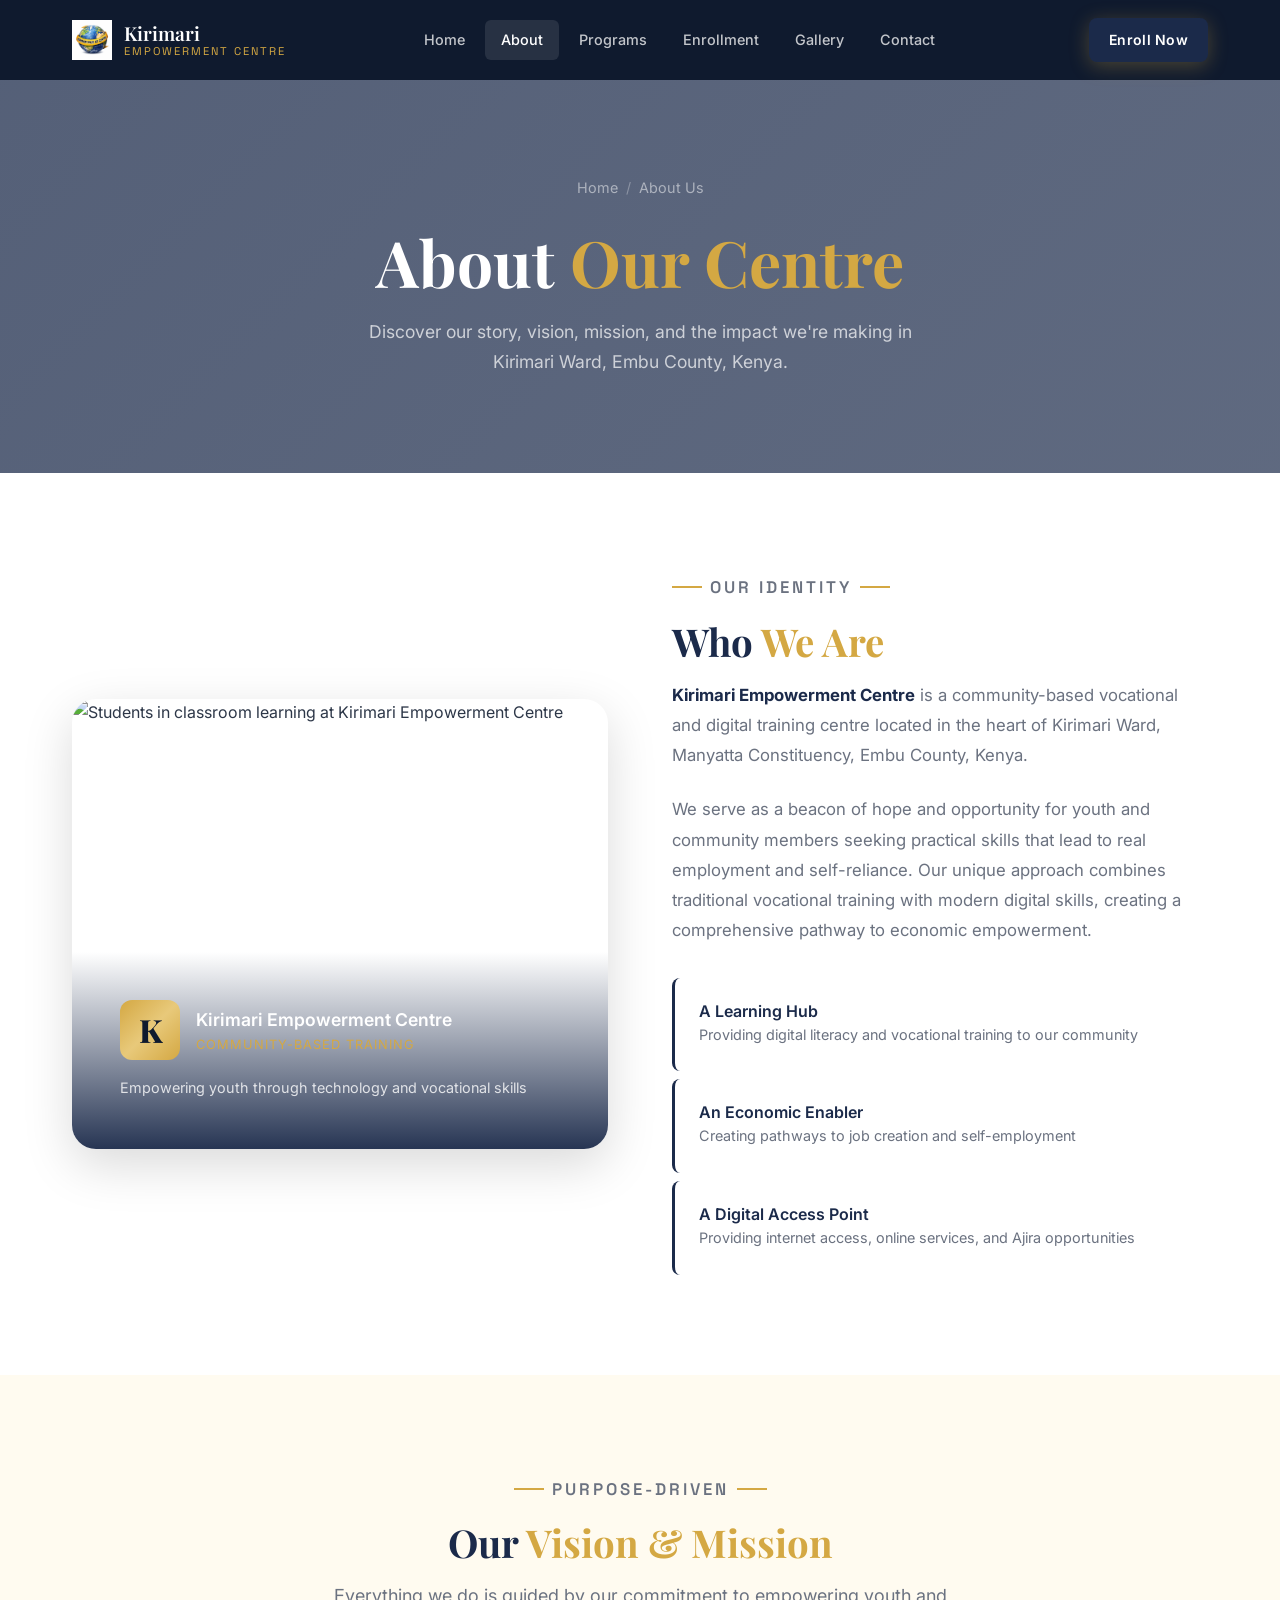
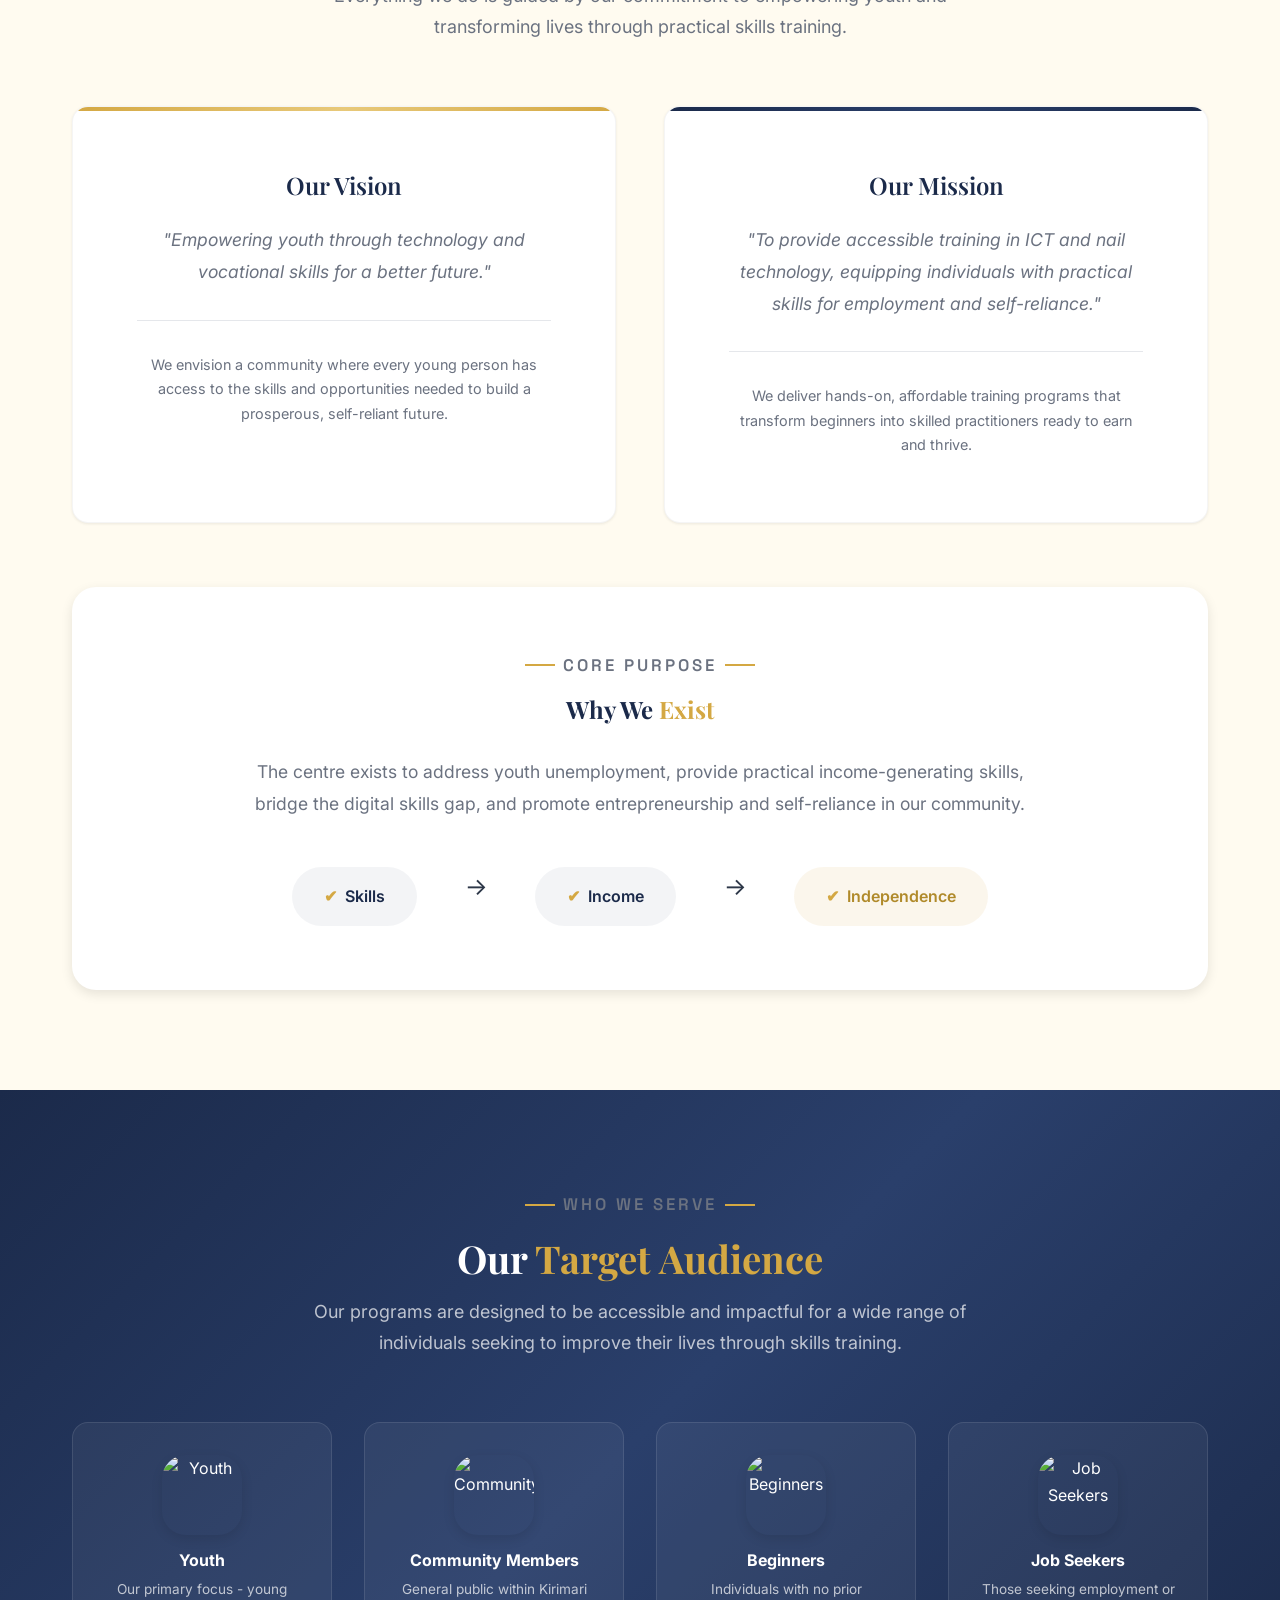
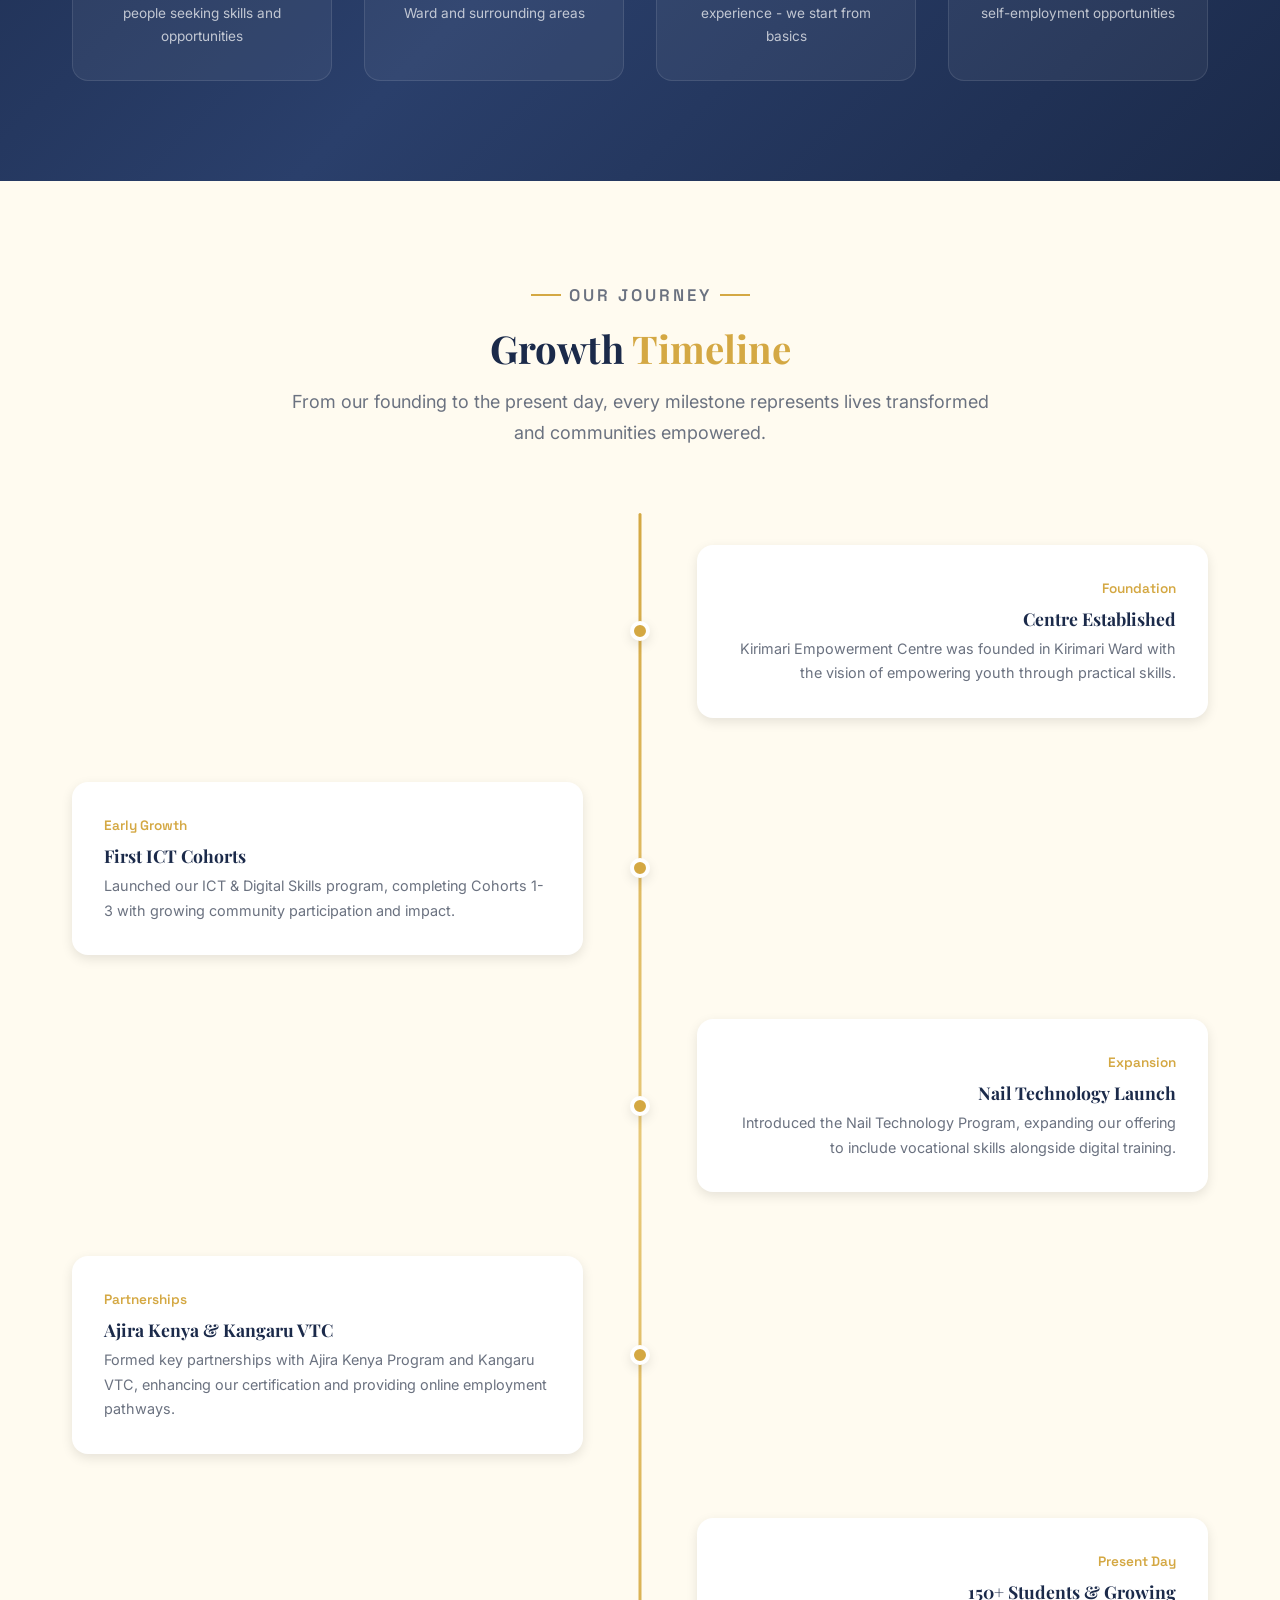
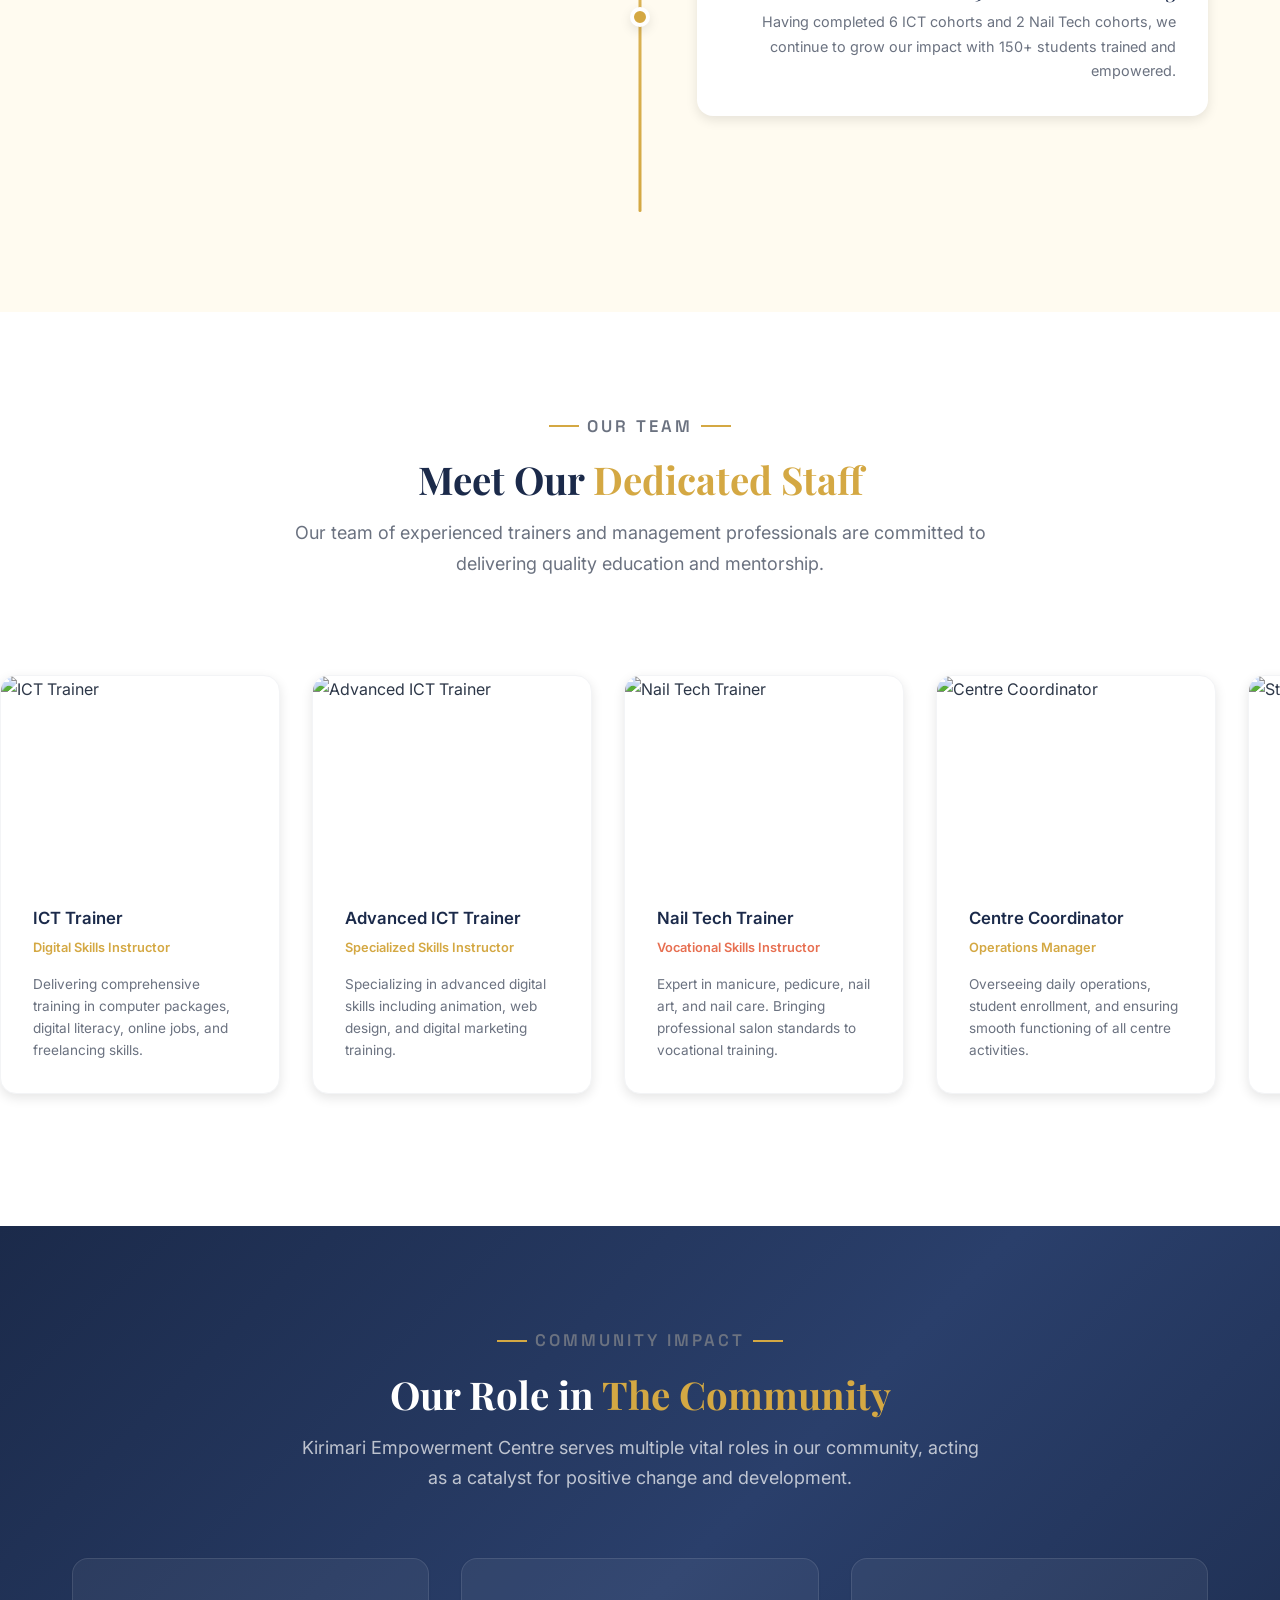
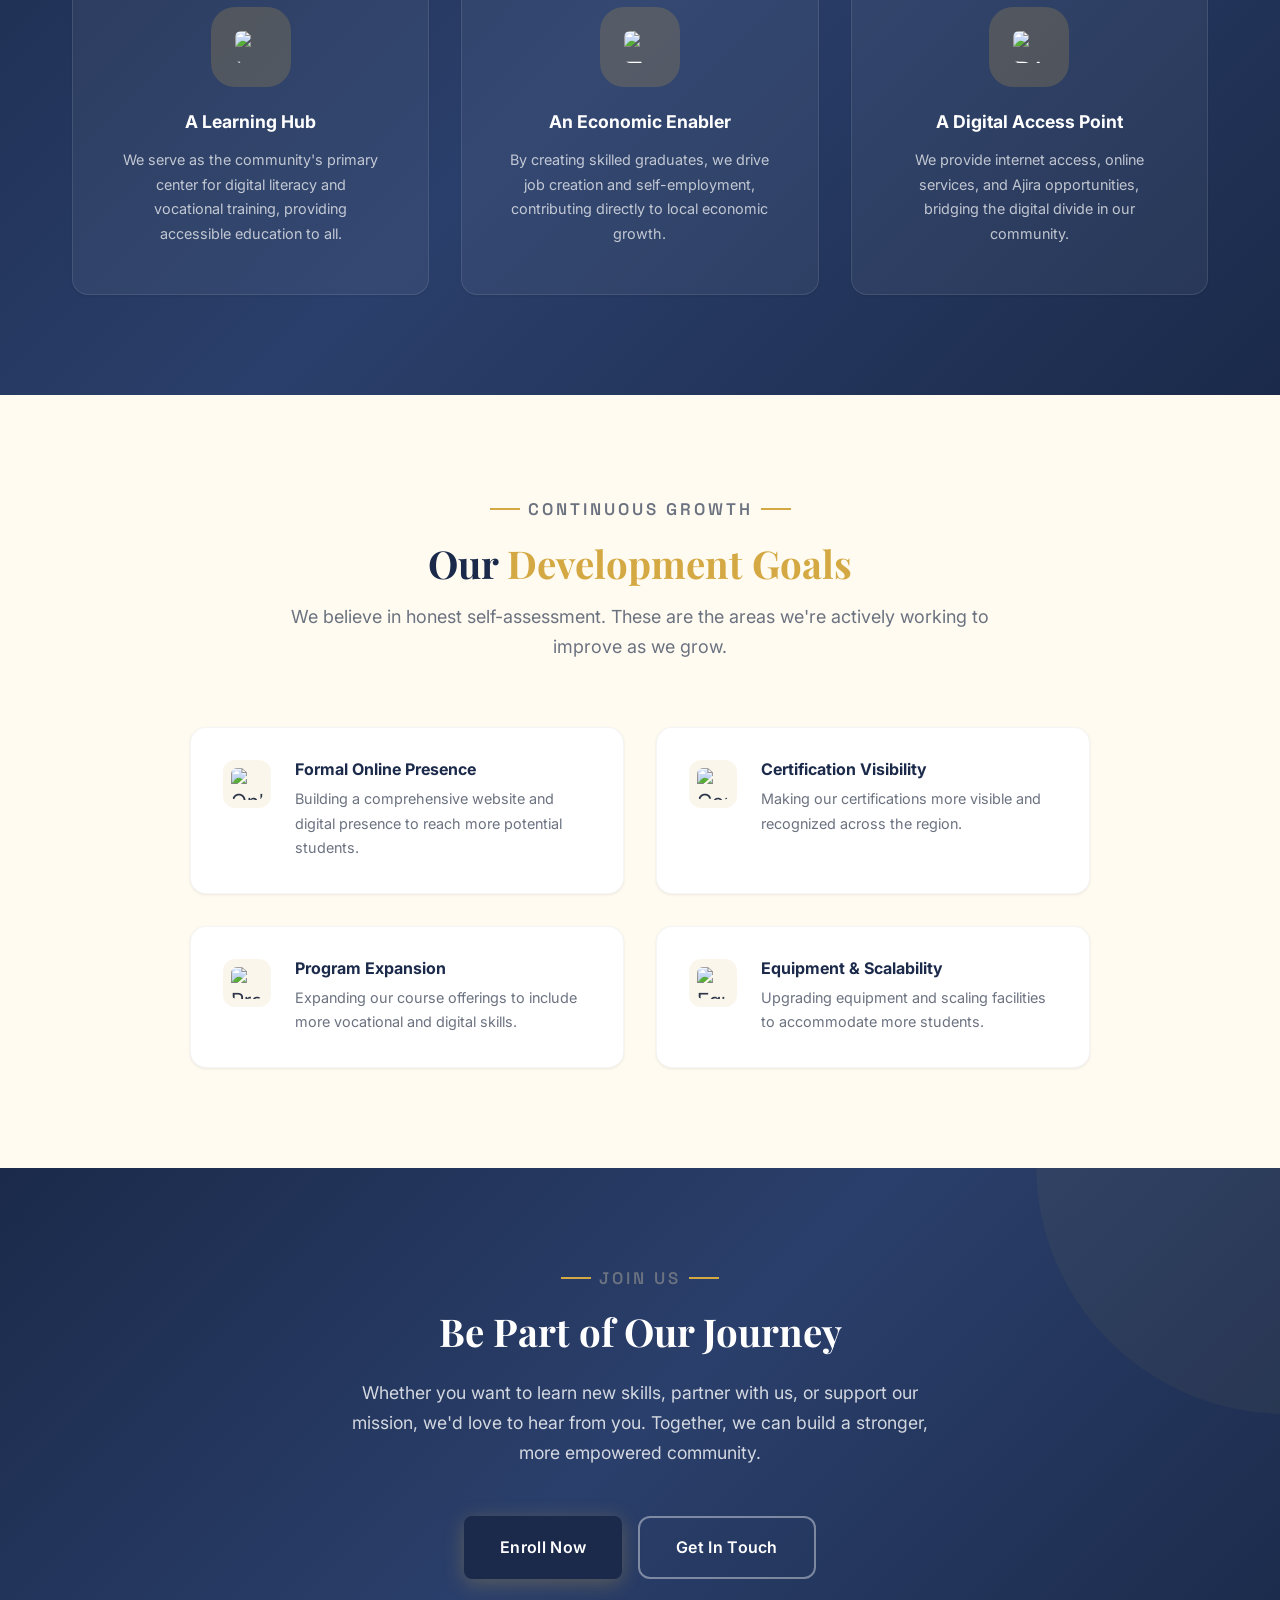
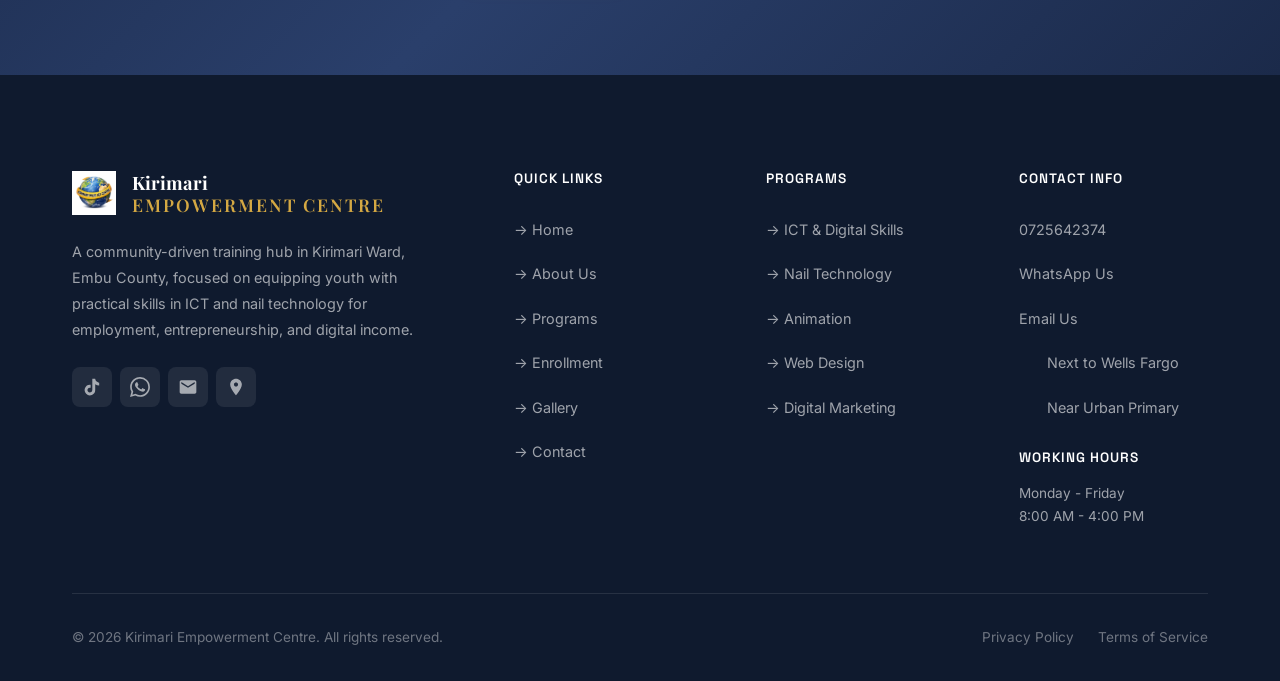
==== about.html @ 1373cacd "Initial commit - Kirimari Empowerment Centre website" ====
<!DOCTYPE html>
<html lang="en">
<head>
  <meta charset="UTF-8">
  <meta name="viewport" content="width=device-width, initial-scale=1.0">
  <title>About Us - Kirimari Empowerment Centre | Our Story, Vision & Mission</title>
  <meta name="description" content="Learn about Kirimari Empowerment Centre's vision, mission, and impact. A community-based training hub empowering youth in Embu County through ICT and vocational skills.">
  
  <!-- Fonts -->
  <link rel="preconnect" href="https://fonts.googleapis.com">
  <link rel="preconnect" href="https://fonts.gstatic.com" crossorigin>
  <link href="https://fonts.googleapis.com/css2?family=Inter:wght@300;400;500;600;700&family=Playfair+Display:wght@400;500;600;700;800&family=Space+Grotesk:wght@400;500;600;700&display=swap" rel="stylesheet">
  
  <!-- Styles -->
  <link rel="stylesheet" href="css/style.css">
  <link rel="stylesheet" href="css/clean.css">
  
  <!-- Favicon -->
  <link rel="icon" type="image/png" href="images/logod.png">
  
  <!-- Scripts -->
  <script src="js/images.js" defer></script>
</head>
<body>
  <!-- ==================== NAVIGATION ==================== -->
  <nav class="nav nav--dark" id="navbar">
    <div class="container nav__inner">
      <a href="index.html" class="nav__logo">
        <img src="images/logod.png" alt="Kirimari Ward ICT Centre" class="nav__logo-image">
        <div class="nav__logo-text">
          Kirimari
          <span>Empowerment Centre</span>
        </div>
      </a>
      
      <div class="nav__links">
        <a href="index.html" class="nav__link">Home</a>
        <a href="about.html" class="nav__link active">About</a>
        <a href="programs.html" class="nav__link">Programs</a>
        <a href="enrollment.html" class="nav__link">Enrollment</a>
        <a href="gallery.html" class="nav__link">Gallery</a>
        <a href="contact.html" class="nav__link">Contact</a>
      </div>
      
      <a href="enrollment.html" class="btn btn-primary btn-sm nav__cta">Enroll Now</a>
      
      <button class="nav__hamburger" id="hamburger" aria-label="Toggle navigation menu">
        <span></span>
        <span></span>
        <span></span>
      </button>
    </div>
  </nav>
  
  <!-- Mobile Navigation -->
  <div class="nav__mobile" id="mobileNav">
    <a href="index.html" class="nav__mobile-link">Home</a>
    <a href="about.html" class="nav__mobile-link">About Us</a>
    <a href="programs.html" class="nav__mobile-link">Programs</a>
    <a href="enrollment.html" class="nav__mobile-link">Enrollment</a>
    <a href="gallery.html" class="nav__mobile-link">Gallery</a>
    <a href="contact.html" class="nav__mobile-link">Contact</a>
    <div class="nav__mobile-cta">
      <a href="enrollment.html" class="btn btn-primary w-full">Enroll Now</a>
    </div>
  </div>

  <!-- ==================== PAGE HEADER ==================== -->
  <section class="page-header page-header--image" style="background-image: url('https://images.unsplash.com/photo-1522202176988-66273c2fd55f?w=1920&q=80');">
    <div class="page-header__pattern"></div>
    <div class="container page-header__content">
      <div class="page-header__breadcrumb">
        <a href="index.html">Home</a>
        <span class="separator">/</span>
        <span>About Us</span>
      </div>
      <h1 class="page-header__title">About <span class="text-gold">Our Centre</span></h1>
      <p class="page-header__description">
        Discover our story, vision, mission, and the impact we're making in 
        Kirimari Ward, Embu County, Kenya.
      </p>
    </div>
  </section>

  <!-- ==================== IDENTITY SECTION ==================== -->
  <section class="section section--white">
    <div class="container">
      <div class="grid grid-2" style="align-items: center; gap: var(--space-3xl);">
        <div class="reveal-left">
          <div style="position: relative; border-radius: var(--radius-2xl); overflow: hidden; box-shadow: var(--shadow-xl);">
            <img src="https://images.unsplash.com/photo-1522202176988-66273c2fd55f?w=700&q=80" alt="Students in classroom learning at Kirimari Empowerment Centre" style="width: 100%; height: 450px; object-fit: cover;">
            <div style="position: absolute; bottom: 0; left: 0; right: 0; padding: var(--space-2xl); background: linear-gradient(transparent, rgba(27,42,74,0.95));">
              <div style="display: flex; align-items: center; gap: var(--space-md); margin-bottom: var(--space-md);">
                <div style="width: 60px; height: 60px; background: var(--gradient-gold); border-radius: var(--radius-lg); display: flex; align-items: center; justify-content: center; font-size: 2rem; font-weight: 800; color: var(--navy-dark); font-family: var(--font-heading);">K</div>
                <div>
                  <div style="color: var(--white); font-size: 1.1rem; font-weight: 600;">Kirimari Empowerment Centre</div>
                  <div style="color: var(--gold); font-size: 0.8rem; letter-spacing: 1px;">COMMUNITY-BASED TRAINING</div>
                </div>
              </div>
              <p style="color: rgba(255,255,255,0.8); font-size: 0.9rem; margin: 0;">Empowering youth through technology and vocational skills</p>
            </div>
          </div>
        </div>
        
        <div class="reveal-right">
          <div class="section-subtitle" style="justify-content: flex-start;">Our Identity</div>
          <h2 class="section-title">Who <span class="text-gold">We Are</span></h2>
          <p style="font-size: 1.05rem; line-height: 1.8; margin-bottom: var(--space-lg);">
            <strong style="color: var(--navy);">Kirimari Empowerment Centre</strong> is a community-based vocational and 
            digital training centre located in the heart of Kirimari Ward, Manyatta Constituency, 
            Embu County, Kenya.
          </p>
          <p style="font-size: 1.05rem; line-height: 1.8; margin-bottom: var(--space-xl);">
            We serve as a beacon of hope and opportunity for youth and community members seeking 
            practical skills that lead to real employment and self-reliance. Our unique approach 
            combines traditional vocational training with modern digital skills, creating a 
            comprehensive pathway to economic empowerment.
          </p>
          
          <div style="display: flex; flex-direction: column; gap: var(--space-sm);">
            <div class="identity-item">
              <h5 class="identity-item__title">A Learning Hub</h5>
              <p class="identity-item__desc">Providing digital literacy and vocational training to our community</p>
            </div>
            <div class="identity-item">
              <h5 class="identity-item__title">An Economic Enabler</h5>
              <p class="identity-item__desc">Creating pathways to job creation and self-employment</p>
            </div>
            <div class="identity-item">
              <h5 class="identity-item__title">A Digital Access Point</h5>
              <p class="identity-item__desc">Providing internet access, online services, and Ajira opportunities</p>
            </div>
          </div>
        </div>
      </div>
    </div>
  </section>

  <!-- ==================== VISION & MISSION ==================== -->
  <section class="section section--cream">
    <div class="container">
      <div class="section-subtitle reveal">Purpose-Driven</div>
      <h2 class="section-title text-center reveal">Our <span class="text-gold">Vision & Mission</span></h2>
      <p class="section-description text-center reveal">
        Everything we do is guided by our commitment to empowering youth and 
        transforming lives through practical skills training.
      </p>
      
      <div class="grid grid-2" style="gap: var(--space-2xl);">
        <!-- Vision Card -->
        <div class="card reveal vision-card" style="padding: var(--space-3xl); text-align: center; position: relative; overflow: hidden;">
          <div class="vision-card__accent"></div>
          <h3 class="vision-card__title">Our Vision</h3>
          <p class="vision-card__quote">
            "Empowering youth through technology and vocational skills for a better future."
          </p>
          <div class="vision-card__footer">
            <p class="vision-card__desc">
              We envision a community where every young person has access to the skills and 
              opportunities needed to build a prosperous, self-reliant future.
            </p>
          </div>
        </div>
        
        <!-- Mission Card -->
        <div class="card reveal mission-card" style="padding: var(--space-3xl); text-align: center; position: relative; overflow: hidden;">
          <div class="mission-card__accent"></div>
          <h3 class="mission-card__title">Our Mission</h3>
          <p class="mission-card__quote">
            "To provide accessible training in ICT and nail technology, equipping individuals 
            with practical skills for employment and self-reliance."
          </p>
          <div style="margin-top: var(--space-xl); padding-top: var(--space-xl); border-top: 1px solid var(--gray-200);">
            <p style="font-size: 0.9rem; color: var(--gray-600); margin: 0;">
              We deliver hands-on, affordable training programs that transform beginners into 
              skilled practitioners ready to earn and thrive.
            </p>
          </div>
        </div>
      </div>
      
      <!-- Core Purpose -->
      <div class="reveal" style="margin-top: var(--space-3xl); background: var(--white); border-radius: var(--radius-2xl); padding: var(--space-3xl); box-shadow: var(--shadow-md); text-align: center;">
        <div class="section-subtitle" style="justify-content: center;">Core Purpose</div>
        <h3 style="font-size: 1.5rem; margin-bottom: var(--space-xl);">Why We <span class="text-gold">Exist</span></h3>
        <p style="font-size: 1.1rem; color: var(--gray-600); max-width: 800px; margin: 0 auto var(--space-2xl); line-height: 1.8;">
          The centre exists to address youth unemployment, provide practical income-generating skills, 
          bridge the digital skills gap, and promote entrepreneurship and self-reliance in our community.
        </p>
        <div style="display: flex; justify-content: center; gap: var(--space-2xl); flex-wrap: wrap;">
          <div style="display: flex; align-items: center; gap: var(--space-sm); padding: var(--space-md) var(--space-xl); background: rgba(27,42,74,0.05); border-radius: var(--radius-full); font-weight: 600; color: var(--navy);">
            <span style="color: var(--gold);">&#x2714;</span> Skills
          </div>
          <div style="font-size: 1.5rem; color: var(--gray-300);">&#x2192;</div>
          <div style="display: flex; align-items: center; gap: var(--space-sm); padding: var(--space-md) var(--space-xl); background: rgba(27,42,74,0.05); border-radius: var(--radius-full); font-weight: 600; color: var(--navy);">
            <span style="color: var(--gold);">&#x2714;</span> Income
          </div>
          <div style="font-size: 1.5rem; color: var(--gray-300);">&#x2192;</div>
          <div style="display: flex; align-items: center; gap: var(--space-sm); padding: var(--space-md) var(--space-xl); background: rgba(212,168,67,0.1); border-radius: var(--radius-full); font-weight: 600; color: var(--gold-dark);">
            <span style="color: var(--gold);">&#x2714;</span> Independence
          </div>
        </div>
      </div>
    </div>
  </section>

  <!-- ==================== TARGET AUDIENCE ==================== -->
  <section class="section section--navy">
    <div class="container">
      <div class="section-subtitle reveal">Who We Serve</div>
      <h2 class="section-title text-center reveal">Our <span class="text-gold">Target Audience</span></h2>
      <p class="section-description text-center reveal" style="color: rgba(255,255,255,0.7);">
        Our programs are designed to be accessible and impactful for a wide range of individuals 
        seeking to improve their lives through skills training.
      </p>
      
      <div class="grid grid-4 stagger-children">
        <div style="text-align: center; padding: var(--space-xl); background: rgba(255,255,255,0.05); border-radius: var(--radius-xl); border: 1px solid rgba(255,255,255,0.1);">
          <img src="https://images.unsplash.com/photo-1522202176988-66273c2fd55f?w=100&h=100&fit=crop&q=80" alt="Youth" class="icon-image" style="margin: 0 auto var(--space-md);">
          <h4 style="color: var(--white); font-family: var(--font-body); font-size: 1rem; margin-bottom: var(--space-sm);">Youth</h4>
          <p style="color: rgba(255,255,255,0.7); font-size: 0.85rem; margin: 0;">Our primary focus - young people seeking skills and opportunities</p>
        </div>
        <div style="text-align: center; padding: var(--space-xl); background: rgba(255,255,255,0.05); border-radius: var(--radius-xl); border: 1px solid rgba(255,255,255,0.1);">
          <img src="https://images.unsplash.com/photo-1529156069898-49953e39b3ac?w=100&h=100&fit=crop&q=80" alt="Community" class="icon-image" style="margin: 0 auto var(--space-md);">
          <h4 style="color: var(--white); font-family: var(--font-body); font-size: 1rem; margin-bottom: var(--space-sm);">Community Members</h4>
          <p style="color: rgba(255,255,255,0.7); font-size: 0.85rem; margin: 0;">General public within Kirimari Ward and surrounding areas</p>
        </div>
        <div style="text-align: center; padding: var(--space-xl); background: rgba(255,255,255,0.05); border-radius: var(--radius-xl); border: 1px solid rgba(255,255,255,0.1);">
          <img src="https://images.unsplash.com/photo-1456324504439-367cee3b3c32?w=100&h=100&fit=crop&q=80" alt="Beginners" class="icon-image" style="margin: 0 auto var(--space-md);">
          <h4 style="color: var(--white); font-family: var(--font-body); font-size: 1rem; margin-bottom: var(--space-sm);">Beginners</h4>
          <p style="color: rgba(255,255,255,0.7); font-size: 0.85rem; margin: 0;">Individuals with no prior experience - we start from basics</p>
        </div>
        <div style="text-align: center; padding: var(--space-xl); background: rgba(255,255,255,0.05); border-radius: var(--radius-xl); border: 1px solid rgba(255,255,255,0.1);">
          <img src="https://images.unsplash.com/photo-1507679799987-c73779587ccf?w=100&h=100&fit=crop&q=80" alt="Job Seekers" class="icon-image" style="margin: 0 auto var(--space-md);">
          <h4 style="color: var(--white); font-family: var(--font-body); font-size: 1rem; margin-bottom: var(--space-sm);">Job Seekers</h4>
          <p style="color: rgba(255,255,255,0.7); font-size: 0.85rem; margin: 0;">Those seeking employment or self-employment opportunities</p>
        </div>
      </div>
    </div>
  </section>

  <!-- ==================== TIMELINE ==================== -->
  <section class="section section--cream">
    <div class="container">
      <div class="section-subtitle reveal">Our Journey</div>
      <h2 class="section-title text-center reveal">Growth <span class="text-gold">Timeline</span></h2>
      <p class="section-description text-center reveal">
        From our founding to the present day, every milestone represents lives 
        transformed and communities empowered.
      </p>
      
      <div class="timeline">
        <div class="timeline__item reveal">
          <div class="timeline__content">
            <div class="timeline__date">Foundation</div>
            <h4 class="timeline__title">Centre Established</h4>
            <p class="timeline__text">Kirimari Empowerment Centre was founded in Kirimari Ward with the vision of empowering youth through practical skills.</p>
          </div>
          <div class="timeline__dot"></div>
        </div>
        
        <div class="timeline__item reveal">
          <div class="timeline__content">
            <div class="timeline__date">Early Growth</div>
            <h4 class="timeline__title">First ICT Cohorts</h4>
            <p class="timeline__text">Launched our ICT & Digital Skills program, completing Cohorts 1-3 with growing community participation and impact.</p>
          </div>
          <div class="timeline__dot"></div>
        </div>
        
        <div class="timeline__item reveal">
          <div class="timeline__content">
            <div class="timeline__date">Expansion</div>
            <h4 class="timeline__title">Nail Technology Launch</h4>
            <p class="timeline__text">Introduced the Nail Technology Program, expanding our offering to include vocational skills alongside digital training.</p>
          </div>
          <div class="timeline__dot"></div>
        </div>
        
        <div class="timeline__item reveal">
          <div class="timeline__content">
            <div class="timeline__date">Partnerships</div>
            <h4 class="timeline__title">Ajira Kenya & Kangaru VTC</h4>
            <p class="timeline__text">Formed key partnerships with Ajira Kenya Program and Kangaru VTC, enhancing our certification and providing online employment pathways.</p>
          </div>
          <div class="timeline__dot"></div>
        </div>
        
        <div class="timeline__item reveal">
          <div class="timeline__content">
            <div class="timeline__date">Present Day</div>
            <h4 class="timeline__title">150+ Students & Growing</h4>
            <p class="timeline__text">Having completed 6 ICT cohorts and 2 Nail Tech cohorts, we continue to grow our impact with 150+ students trained and empowered.</p>
          </div>
          <div class="timeline__dot"></div>
        </div>
      </div>
    </div>
  </section>

  <!-- ==================== STAFF & TEAM MARQUEE ==================== -->
  <section class="section section--white">
    <div class="container">
      <div class="section-subtitle reveal">Our Team</div>
      <h2 class="section-title text-center reveal">Meet Our <span class="text-gold">Dedicated Staff</span></h2>
      <p class="section-description text-center reveal">
        Our team of experienced trainers and management professionals 
        are committed to delivering quality education and mentorship.
      </p>
    </div>
    
    <div class="team-marquee">
      <div class="team-marquee__track">
        <!-- Original Set -->
        <div class="team-card">
          <div class="team-card__image">
            <img src="https://images.unsplash.com/photo-1573496359142-b8d87734a5a2?w=400&q=80" alt="ICT Trainer">
          </div>
          <div class="team-card__info">
            <h4>ICT Trainer</h4>
            <span class="team-card__role">Digital Skills Instructor</span>
            <p>Delivering comprehensive training in computer packages, digital literacy, online jobs, and freelancing skills.</p>
          </div>
        </div>
        
        <div class="team-card">
          <div class="team-card__image">
            <img src="https://images.unsplash.com/photo-1560250097-0b93528c311a?w=400&q=80" alt="Advanced ICT Trainer">
          </div>
          <div class="team-card__info">
            <h4>Advanced ICT Trainer</h4>
            <span class="team-card__role">Specialized Skills Instructor</span>
            <p>Specializing in advanced digital skills including animation, web design, and digital marketing training.</p>
          </div>
        </div>
        
        <div class="team-card">
          <div class="team-card__image">
            <img src="https://images.unsplash.com/photo-1594744803329-e58b31de8bf5?w=400&q=80" alt="Nail Tech Trainer">
          </div>
          <div class="team-card__info">
            <h4>Nail Tech Trainer</h4>
            <span class="team-card__role team-card__role--nail">Vocational Skills Instructor</span>
            <p>Expert in manicure, pedicure, nail art, and nail care. Bringing professional salon standards to vocational training.</p>
          </div>
        </div>
        
        <div class="team-card">
          <div class="team-card__image">
            <img src="https://images.unsplash.com/photo-1560250097-0b93528c311a?w=400&q=80" alt="Centre Coordinator">
          </div>
          <div class="team-card__info">
            <h4>Centre Coordinator</h4>
            <span class="team-card__role">Operations Manager</span>
            <p>Overseeing daily operations, student enrollment, and ensuring smooth functioning of all centre activities.</p>
          </div>
        </div>
        
        <div class="team-card">
          <div class="team-card__image">
            <img src="https://images.unsplash.com/photo-1573496359142-b8d87734a5a2?w=400&q=80" alt="Student Counselor">
          </div>
          <div class="team-card__info">
            <h4>Student Counselor</h4>
            <span class="team-card__role">Support Services</span>
            <p>Providing guidance, career counseling, and support to students throughout their learning journey.</p>
          </div>
        </div>
        
        <div class="team-card">
          <div class="team-card__image">
            <img src="https://images.unsplash.com/photo-1594744803329-e58b31de8bf5?w=400&q=80" alt="Nail Tech Assistant">
          </div>
          <div class="team-card__info">
            <h4>Nail Tech Assistant</h4>
            <span class="team-card__role team-card__role--nail">Assistant Instructor</span>
            <p>Supporting the lead trainer in delivering hands-on practical training and maintaining hygiene standards.</p>
          </div>
        </div>
        
        <div class="team-card">
          <div class="team-card__image">
            <img src="https://images.unsplash.com/photo-1560250097-0b93528c311a?w=400&q=80" alt="ICT Assistant">
          </div>
          <div class="team-card__info">
            <h4>ICT Assistant Trainer</h4>
            <span class="team-card__role">Support Instructor</span>
            <p>Assisting with computer lab management and providing one-on-one support to students needing extra help.</p>
          </div>
        </div>
        
        <div class="team-card">
          <div class="team-card__image">
            <img src="https://images.unsplash.com/photo-1573496359142-b8d87734a5a2?w=400&q=80" alt="Admin Officer">
          </div>
          <div class="team-card__info">
            <h4>Administrative Officer</h4>
            <span class="team-card__role">Administration</span>
            <p>Managing records, certificates, payments, and all administrative tasks to keep the centre running smoothly.</p>
          </div>
        </div>
        
        <div class="team-card">
          <div class="team-card__image">
            <img src="https://images.unsplash.com/photo-1594744803329-e58b31de8bf5?w=400&q=80" alt="Business Mentor">
          </div>
          <div class="team-card__info">
            <h4>Business Mentor</h4>
            <span class="team-card__role team-card__role--nail">Entrepreneurship Coach</span>
            <p>Guiding graduates on starting their own businesses, marketing, and financial management.</p>
          </div>
        </div>
        
        <div class="team-card">
          <div class="team-card__image">
            <img src="https://images.unsplash.com/photo-1560250097-0b93528c311a?w=400&q=80" alt="IT Support">
          </div>
          <div class="team-card__info">
            <h4>IT Support Officer</h4>
            <span class="team-card__role">Technical Support</span>
            <p>Maintaining computer equipment, network, and providing technical assistance for smooth digital training.</p>
          </div>
        </div>
        
        <!-- Duplicate Set for Seamless Loop -->
        <div class="team-card">
          <div class="team-card__image">
            <img src="https://images.unsplash.com/photo-1573496359142-b8d87734a5a2?w=400&q=80" alt="ICT Trainer">
          </div>
          <div class="team-card__info">
            <h4>ICT Trainer</h4>
            <span class="team-card__role">Digital Skills Instructor</span>
            <p>Delivering comprehensive training in computer packages, digital literacy, online jobs, and freelancing skills.</p>
          </div>
        </div>
        
        <div class="team-card">
          <div class="team-card__image">
            <img src="https://images.unsplash.com/photo-1560250097-0b93528c311a?w=400&q=80" alt="Advanced ICT Trainer">
          </div>
          <div class="team-card__info">
            <h4>Advanced ICT Trainer</h4>
            <span class="team-card__role">Specialized Skills Instructor</span>
            <p>Specializing in advanced digital skills including animation, web design, and digital marketing training.</p>
          </div>
        </div>
        
        <div class="team-card">
          <div class="team-card__image">
            <img src="https://images.unsplash.com/photo-1594744803329-e58b31de8bf5?w=400&q=80" alt="Nail Tech Trainer">
          </div>
          <div class="team-card__info">
            <h4>Nail Tech Trainer</h4>
            <span class="team-card__role team-card__role--nail">Vocational Skills Instructor</span>
            <p>Expert in manicure, pedicure, nail art, and nail care. Bringing professional salon standards to vocational training.</p>
          </div>
        </div>
        
        <div class="team-card">
          <div class="team-card__image">
            <img src="https://images.unsplash.com/photo-1560250097-0b93528c311a?w=400&q=80" alt="Centre Coordinator">
          </div>
          <div class="team-card__info">
            <h4>Centre Coordinator</h4>
            <span class="team-card__role">Operations Manager</span>
            <p>Overseeing daily operations, student enrollment, and ensuring smooth functioning of all centre activities.</p>
          </div>
        </div>
        
        <div class="team-card">
          <div class="team-card__image">
            <img src="https://images.unsplash.com/photo-1573496359142-b8d87734a5a2?w=400&q=80" alt="Student Counselor">
          </div>
          <div class="team-card__info">
            <h4>Student Counselor</h4>
            <span class="team-card__role">Support Services</span>
            <p>Providing guidance, career counseling, and support to students throughout their learning journey.</p>
          </div>
        </div>
        
        <div class="team-card">
          <div class="team-card__image">
            <img src="https://images.unsplash.com/photo-1594744803329-e58b31de8bf5?w=400&q=80" alt="Nail Tech Assistant">
          </div>
          <div class="team-card__info">
            <h4>Nail Tech Assistant</h4>
            <span class="team-card__role team-card__role--nail">Assistant Instructor</span>
            <p>Supporting the lead trainer in delivering hands-on practical training and maintaining hygiene standards.</p>
          </div>
        </div>
        
        <div class="team-card">
          <div class="team-card__image">
            <img src="https://images.unsplash.com/photo-1560250097-0b93528c311a?w=400&q=80" alt="ICT Assistant">
          </div>
          <div class="team-card__info">
            <h4>ICT Assistant Trainer</h4>
            <span class="team-card__role">Support Instructor</span>
            <p>Assisting with computer lab management and providing one-on-one support to students needing extra help.</p>
          </div>
        </div>
        
        <div class="team-card">
          <div class="team-card__image">
            <img src="https://images.unsplash.com/photo-1573496359142-b8d87734a5a2?w=400&q=80" alt="Admin Officer">
          </div>
          <div class="team-card__info">
            <h4>Administrative Officer</h4>
            <span class="team-card__role">Administration</span>
            <p>Managing records, certificates, payments, and all administrative tasks to keep the centre running smoothly.</p>
          </div>
        </div>
        
        <div class="team-card">
          <div class="team-card__image">
            <img src="https://images.unsplash.com/photo-1594744803329-e58b31de8bf5?w=400&q=80" alt="Business Mentor">
          </div>
          <div class="team-card__info">
            <h4>Business Mentor</h4>
            <span class="team-card__role team-card__role--nail">Entrepreneurship Coach</span>
            <p>Guiding graduates on starting their own businesses, marketing, and financial management.</p>
          </div>
        </div>
        
        <div class="team-card">
          <div class="team-card__image">
            <img src="https://images.unsplash.com/photo-1560250097-0b93528c311a?w=400&q=80" alt="IT Support">
          </div>
          <div class="team-card__info">
            <h4>IT Support Officer</h4>
            <span class="team-card__role">Technical Support</span>
            <p>Maintaining computer equipment, network, and providing technical assistance for smooth digital training.</p>
          </div>
        </div>
      </div>
    </div>
  </section>

  <!-- ==================== COMMUNITY ROLE ==================== -->
  <section class="section section--navy">
    <div class="container">
      <div class="section-subtitle reveal">Community Impact</div>
      <h2 class="section-title text-center reveal">Our Role in <span class="text-gold">The Community</span></h2>
      <p class="section-description text-center reveal" style="color: rgba(255,255,255,0.7);">
        Kirimari Empowerment Centre serves multiple vital roles in our community, 
        acting as a catalyst for positive change and development.
      </p>
      
      <div class="grid grid-3 stagger-children">
        <div class="card card--feature" style="background: rgba(255,255,255,0.05); border: 1px solid rgba(255,255,255,0.1); padding: var(--space-2xl);">
          <div class="card__icon" style="background: rgba(212,168,67,0.2);"><img src="https://images.unsplash.com/photo-1541339907198-e08756dedf3f?w=100&h=100&fit=crop&q=80" alt="Learning Hub" style="width: 32px; height: 32px; border-radius: 6px; object-fit: cover;"></div>
          <h4 style="color: var(--white); font-family: var(--font-body); font-size: 1.1rem; margin-bottom: var(--space-md);">A Learning Hub</h4>
          <p style="color: rgba(255,255,255,0.7); font-size: 0.9rem; margin: 0;">
            We serve as the community's primary center for digital literacy and vocational 
            training, providing accessible education to all.
          </p>
        </div>
        
        <div class="card card--feature" style="background: rgba(255,255,255,0.05); border: 1px solid rgba(255,255,255,0.1); padding: var(--space-2xl);">
          <div class="card__icon" style="background: rgba(212,168,67,0.2);"><img src="https://images.unsplash.com/photo-1554224155-6726b3ff858f?w=100&h=100&fit=crop&q=80" alt="Economic Enabler" style="width: 32px; height: 32px; border-radius: 6px; object-fit: cover;"></div>
          <h4 style="color: var(--white); font-family: var(--font-body); font-size: 1.1rem; margin-bottom: var(--space-md);">An Economic Enabler</h4>
          <p style="color: rgba(255,255,255,0.7); font-size: 0.9rem; margin: 0;">
            By creating skilled graduates, we drive job creation and self-employment, 
            contributing directly to local economic growth.
          </p>
        </div>
        
        <div class="card card--feature" style="background: rgba(255,255,255,0.05); border: 1px solid rgba(255,255,255,0.1); padding: var(--space-2xl);">
          <div class="card__icon" style="background: rgba(212,168,67,0.2);"><img src="https://images.unsplash.com/photo-1451187580459-43490279c0fa?w=100&h=100&fit=crop&q=80" alt="Digital Access" style="width: 32px; height: 32px; border-radius: 6px; object-fit: cover;"></div>
          <h4 style="color: var(--white); font-family: var(--font-body); font-size: 1.1rem; margin-bottom: var(--space-md);">A Digital Access Point</h4>
          <p style="color: rgba(255,255,255,0.7); font-size: 0.9rem; margin: 0;">
            We provide internet access, online services, and Ajira opportunities, 
            bridging the digital divide in our community.
          </p>
        </div>
      </div>
    </div>
  </section>

  <!-- ==================== AREAS FOR IMPROVEMENT ==================== -->
  <section class="section section--cream">
    <div class="container">
      <div class="section-subtitle reveal">Continuous Growth</div>
      <h2 class="section-title text-center reveal">Our <span class="text-gold">Development Goals</span></h2>
      <p class="section-description text-center reveal">
        We believe in honest self-assessment. These are the areas we're actively 
        working to improve as we grow.
      </p>
      
      <div class="grid grid-2 stagger-children" style="max-width: 900px; margin: 0 auto;">
        <div class="card reveal" style="display: flex; gap: var(--space-lg); padding: var(--space-xl); align-items: flex-start;">
          <div style="width: 48px; height: 48px; min-width: 48px; background: rgba(212,168,67,0.1); border-radius: var(--radius-lg); display: flex; align-items: center; justify-content: center; font-size: 1.3rem;"><img src="https://images.unsplash.com/photo-1581092921461-eab62e97a780?w=100&h=100&fit=crop&q=80" alt="Online Presence" style="width: 32px; height: 32px; border-radius: 6px; object-fit: cover;"></div>
          <div>
            <h5 style="font-family: var(--font-body); font-size: 1rem; margin-bottom: var(--space-sm); color: var(--navy);">Formal Online Presence</h5>
            <p style="font-size: 0.9rem; color: var(--gray-600); margin: 0;">Building a comprehensive website and digital presence to reach more potential students.</p>
          </div>
        </div>
        
        <div class="card reveal" style="display: flex; gap: var(--space-lg); padding: var(--space-xl); align-items: flex-start;">
          <div style="width: 48px; height: 48px; min-width: 48px; background: rgba(212,168,67,0.1); border-radius: var(--radius-lg); display: flex; align-items: center; justify-content: center; font-size: 1.3rem;"><img src="https://images.unsplash.com/photo-1541339907198-e08756dedf3f?w=100&h=100&fit=crop&q=80" alt="Certification" style="width: 32px; height: 32px; border-radius: 6px; object-fit: cover;"></div>
          <div>
            <h5 style="font-family: var(--font-body); font-size: 1rem; margin-bottom: var(--space-sm); color: var(--navy);">Certification Visibility</h5>
            <p style="font-size: 0.9rem; color: var(--gray-600); margin: 0;">Making our certifications more visible and recognized across the region.</p>
          </div>
        </div>
        
        <div class="card reveal" style="display: flex; gap: var(--space-lg); padding: var(--space-xl); align-items: flex-start;">
          <div style="width: 48px; height: 48px; min-width: 48px; background: rgba(212,168,67,0.1); border-radius: var(--radius-lg); display: flex; align-items: center; justify-content: center; font-size: 1.3rem;"><img src="https://images.unsplash.com/photo-1581092921461-eab62e97a780?w=100&h=100&fit=crop&q=80" alt="Programs" style="width: 32px; height: 32px; border-radius: 6px; object-fit: cover;"></div>
          <div>
            <h5 style="font-family: var(--font-body); font-size: 1rem; margin-bottom: var(--space-sm); color: var(--navy);">Program Expansion</h5>
            <p style="font-size: 0.9rem; color: var(--gray-600); margin: 0;">Expanding our course offerings to include more vocational and digital skills.</p>
          </div>
        </div>
        
        <div class="card reveal" style="display: flex; gap: var(--space-lg); padding: var(--space-xl); align-items: flex-start;">
          <div style="width: 48px; height: 48px; min-width: 48px; background: rgba(212,168,67,0.1); border-radius: var(--radius-lg); display: flex; align-items: center; justify-content: center; font-size: 1.3rem;"><img src="https://images.unsplash.com/photo-1581092918056-0c4c3acd3789?w=100&h=100&fit=crop&q=80" alt="Equipment" style="width: 32px; height: 32px; border-radius: 6px; object-fit: cover;"></div>
          <div>
            <h5 style="font-family: var(--font-body); font-size: 1rem; margin-bottom: var(--space-sm); color: var(--navy);">Equipment & Scalability</h5>
            <p style="font-size: 0.9rem; color: var(--gray-600); margin: 0;">Upgrading equipment and scaling facilities to accommodate more students.</p>
          </div>
        </div>
      </div>
    </div>
  </section>

  <!-- ==================== CTA ==================== -->
  <section class="section cta">
    <div class="container">
      <div class="cta__content reveal">
        <div class="section-subtitle">Join Us</div>
        <h2 class="cta__title">Be Part of Our Journey</h2>
        <p class="cta__text">
          Whether you want to learn new skills, partner with us, or support our mission, 
          we'd love to hear from you. Together, we can build a stronger, more empowered community.
        </p>
        <div class="cta__actions">
          <a href="enrollment.html" class="btn btn-primary btn-lg">Enroll Now</a>
          <a href="contact.html" class="btn btn-outline-white btn-lg">Get In Touch</a>
        </div>
      </div>
    </div>
  </section>

  <!-- ==================== FOOTER ==================== -->
  <footer class="footer">
    <div class="container">
      <div class="footer__grid">
        <div class="footer__brand">
          <div class="footer__logo">
            <img src="images/logod.png" alt="Kirimari Empowerment Centre Logo" class="footer__logo-image">
            <div class="footer__logo-text">
              Kirimari
              <span>Empowerment Centre</span>
            </div>
          </div>
          <p class="footer__about">
            A community-driven training hub in Kirimari Ward, Embu County, focused on 
            equipping youth with practical skills in ICT and nail technology for 
            employment, entrepreneurship, and digital income.
          </p>
          <div class="footer__social">
            <a href="https://www.tiktok.com/@kirimari.ward.ict.centre" class="footer__social-link" aria-label="TikTok" target="_blank" rel="noopener">
              <svg viewBox="0 0 24 24" fill="currentColor" width="20" height="20"><path d="M19.59 6.69a4.83 4.83 0 0 1-3.77-4.25V2h-3.45v13.67a2.89 2.89 0 0 1-5.2 1.74 2.89 2.89 0 0 1 2.31-4.64 2.93 2.93 0 0 1 .88.13V9.4a6.84 6.84 0 0 0-1-.05A6.33 6.33 0 0 0 5 20.1a6.34 6.34 0 0 0 10.86-4.43v-7a8.16 8.16 0 0 0 4.77 1.52v-3.4a4.85 4.85 0 0 1-1-.1z"/></svg>
            </a>
            <a href="https://wa.me/254710751420" class="footer__social-link" aria-label="WhatsApp" target="_blank" rel="noopener">
              <svg viewBox="0 0 24 24" fill="currentColor" width="20" height="20"><path d="M17.472 14.382c-.297-.149-1.758-.867-2.03-.967-.273-.099-.471-.148-.67.15-.197.297-.767.966-.94 1.164-.173.199-.347.223-.644.075-.297-.15-1.255-.463-2.39-1.475-.883-.788-1.48-1.761-1.653-2.059-.173-.297-.018-.458.13-.606.134-.133.298-.347.446-.52.149-.174.198-.298.298-.497.099-.198.05-.371-.025-.52-.075-.149-.669-1.612-.916-2.207-.242-.579-.487-.5-.669-.51-.173-.008-.371-.01-.57-.01-.198 0-.52.074-.792.372-.272.297-1.04 1.016-1.04 2.479 0 1.462 1.065 2.875 1.213 3.074.149.198 2.096 3.2 5.077 4.487.709.306 1.262.489 1.694.625.712.227 1.36.195 1.871.118.571-.085 1.758-.719 2.006-1.413.248-.694.248-1.289.173-1.413-.074-.124-.272-.198-.57-.347m-5.421 7.403h-.004a9.87 9.87 0 01-5.031-1.378l-.361-.214-3.741.982.998-3.648-.235-.374a9.86 9.86 0 01-1.51-5.26c.001-5.45 4.436-9.884 9.888-9.884 2.64 0 5.122 1.03 6.988 2.898a9.825 9.825 0 012.893 6.994c-.003 5.45-4.437 9.884-9.885 9.884m8.413-18.297A11.815 11.815 0 0012.05 0C5.495 0 .16 5.335.157 11.892c0 2.096.547 4.142 1.588 5.945L.057 24l6.305-1.654a11.882 11.882 0 005.683 1.448h.005c6.554 0 11.89-5.335 11.893-11.893a11.821 11.821 0 00-3.48-8.413z"/></svg>
            </a>
            <a href="mailto:kirimariwardict@gmail.com" class="footer__social-link" aria-label="Email">
              <svg viewBox="0 0 24 24" fill="currentColor" width="20" height="20"><path d="M20 4H4c-1.1 0-1.99.9-1.99 2L2 18c0 1.1.9 2 2 2h16c1.1 0 2-.9 2-2V6c0-1.1-.9-2-2-2zm0 4l-8 5-8-5V6l8 5 8-5v2z"/></svg>
            </a>
            <a href="https://maps.app.goo.gl/QMYKB9sozVrVdqf79" class="footer__social-link" aria-label="Location" target="_blank" rel="noopener">
              <svg viewBox="0 0 24 24" fill="currentColor" width="20" height="20"><path d="M12 2C8.13 2 5 5.13 5 9c0 5.25 7 13 7 13s7-7.75 7-13c0-3.87-3.13-7-7-7zm0 9.5c-1.38 0-2.5-1.12-2.5-2.5s1.12-2.5 2.5-2.5 2.5 1.12 2.5 2.5-1.12 2.5-2.5 2.5z"/></svg>
            </a>
          </div>
        </div>
        
        <div class="footer__col">
          <h4>Quick Links</h4>
          <ul>
            <li><a href="index.html">&#x2192; Home</a></li>
            <li><a href="about.html">&#x2192; About Us</a></li>
            <li><a href="programs.html">&#x2192; Programs</a></li>
            <li><a href="enrollment.html">&#x2192; Enrollment</a></li>
            <li><a href="gallery.html">&#x2192; Gallery</a></li>
            <li><a href="contact.html">&#x2192; Contact</a></li>
          </ul>
        </div>
        
        <div class="footer__col">
          <h4>Programs</h4>
          <ul>
            <li><a href="programs.html#ict">&#x2192; ICT & Digital Skills</a></li>
            <li><a href="programs.html#nail-tech">&#x2192; Nail Technology</a></li>
            <li><a href="programs.html#additional">&#x2192; Animation</a></li>
            <li><a href="programs.html#additional">&#x2192; Web Design</a></li>
            <li><a href="programs.html#additional">&#x2192; Digital Marketing</a></li>
          </ul>
        </div>
        
        <div class="footer__col">
          <h4>Contact Info</h4>
          <ul>
            <li><a href="tel:+254725642374">0725642374</a></li>
            <li><a href="https://wa.me/254710751420">WhatsApp Us</a></li>
            <li><a href="mailto:kirimariwardict@gmail.com">Email Us</a></li>
            <li><a href="https://maps.app.goo.gl/QMYKB9sozVrVdqf79"><img src="https://images.unsplash.com/photo-1477959858617?w=100&h=100&fit=crop&q=80" alt="" style="width: 16px; height: 16px; border-radius: 3px; object-fit: cover; vertical-align: middle; margin-right: 4px;"> Next to Wells Fargo</a></li>
            <li><a href="https://maps.app.goo.gl/QMYKB9sozVrVdqf79"><img src="https://images.unsplash.com/photo-1477959858617?w=100&h=100&fit=crop&q=80" alt="" style="width: 16px; height: 16px; border-radius: 3px; object-fit: cover; vertical-align: middle; margin-right: 4px;"> Near Urban Primary</a></li>
          </ul>
          <div style="margin-top: var(--space-lg);">
            <h4 style="margin-bottom: var(--space-md);">Working Hours</h4>
            <p style="color: rgba(255,255,255,0.6); font-size: 0.85rem; margin: 0;">
              Monday - Friday<br>
              8:00 AM - 4:00 PM
            </p>
          </div>
        </div>
      </div>
      
      <div class="footer__bottom">
        <p style="margin: 0; color: rgba(255,255,255,0.4); font-size: 0.85rem;">
          &copy; 2026 Kirimari Empowerment Centre. All rights reserved.
        </p>
        <div class="footer__bottom-links">
          <a href="privacy-policy.html">Privacy Policy</a>
          <a href="terms-of-service.html">Terms of Service</a>
        </div>
      </div>
    </div>
  </footer>

  <!-- JavaScript -->
  <script src="js/main.js"></script>
</body>
</html>
---- css/style.css ----
/* ============================================================
   KIRIMARI EMPOWERMENT CENTRE - Design System
   ============================================================ */

/* --- CSS Custom Properties --- */
:root {
  /* Primary Colors */
  --navy: #1B2A4A;
  --navy-light: #2A3F6B;
  --navy-dark: #0F1A2E;
  
  /* Accent Colors */
  --gold: #D4A843;
  --gold-light: #E8C97A;
  --gold-dark: #B08A2A;
  --amber: #F4A261;
  --coral: #E76F51;
  
  /* Neutrals */
  --charcoal: #2D3748;
  --gray-800: #374151;
  --gray-600: #6B7280;
  --gray-400: #9CA3AF;
  --gray-200: #E5E7EB;
  --gray-100: #F3F4F6;
  --cream: #FFFBF0;
  --white: #FFFFFF;
  
  /* Semantic */
  --success: #10B981;
  --info: #3B82F6;
  --warning: #F59E0B;
  --error: #EF4444;
  
  /* Gradients */
  --gradient-primary: linear-gradient(135deg, #1B2A4A 0%, #2A3F6B 50%, #1B2A4A 100%);
  --gradient-gold: linear-gradient(135deg, #D4A843 0%, #E8C97A 50%, #D4A843 100%);
  --gradient-hero: linear-gradient(135deg, rgba(27,42,74,0.95) 0%, rgba(42,63,107,0.85) 100%);
  --gradient-warm: linear-gradient(135deg, #F4A261 0%, #E76F51 100%);
  --gradient-dark-overlay: linear-gradient(180deg, rgba(27,42,74,0.7) 0%, rgba(15,26,46,0.95) 100%);
  
  /* Typography */
  --font-heading: 'Playfair Display', Georgia, serif;
  --font-body: 'Inter', -apple-system, BlinkMacSystemFont, sans-serif;
  --font-accent: 'Space Grotesk', sans-serif;
  
  /* Spacing */
  --space-xs: 0.25rem;
  --space-sm: 0.5rem;
  --space-md: 1rem;
  --space-lg: 1.5rem;
  --space-xl: 2rem;
  --space-2xl: 3rem;
  --space-3xl: 4rem;
  --space-4xl: 6rem;
  --space-5xl: 8rem;
  
  /* Border Radius */
  --radius-sm: 4px;
  --radius-md: 8px;
  --radius-lg: 12px;
  --radius-xl: 16px;
  --radius-2xl: 24px;
  --radius-full: 9999px;
  
  /* Shadows */
  --shadow-sm: 0 1px 3px rgba(0,0,0,0.08);
  --shadow-md: 0 4px 12px rgba(0,0,0,0.1);
  --shadow-lg: 0 8px 30px rgba(0,0,0,0.12);
  --shadow-xl: 0 16px 50px rgba(0,0,0,0.15);
  --shadow-gold: 0 4px 20px rgba(212,168,67,0.3);
  --shadow-navy: 0 4px 20px rgba(27,42,74,0.25);
  
  /* Transitions */
  --transition-fast: 150ms ease;
  --transition-base: 300ms ease;
  --transition-slow: 500ms ease;
  --transition-spring: 500ms cubic-bezier(0.175, 0.885, 0.32, 1.275);
  
  /* Z-Index Scale */
  --z-base: 1;
  --z-dropdown: 100;
  --z-sticky: 200;
  --z-overlay: 300;
  --z-modal: 400;
  --z-toast: 500;
  
  /* Layout */
  --container-max: 1200px;
  --container-wide: 1400px;
  --nav-height: 80px;
}

/* --- Reset & Base --- */
*, *::before, *::after {
  box-sizing: border-box;
  margin: 0;
  padding: 0;
}

html {
  scroll-behavior: smooth;
  font-size: 16px;
  -webkit-font-smoothing: antialiased;
  -moz-osx-font-smoothing: grayscale;
}

body {
  font-family: var(--font-body);
  color: var(--charcoal);
  background-color: var(--cream);
  line-height: 1.7;
  overflow-x: hidden;
}

img {
  max-width: 100%;
  height: auto;
  display: block;
}

a {
  text-decoration: none;
  color: inherit;
  transition: color var(--transition-fast);
}

ul, ol {
  list-style: none;
}

button, input, select, textarea {
  font-family: inherit;
  font-size: inherit;
  border: none;
  outline: none;
  background: none;
}

button {
  cursor: pointer;
}

/* --- Typography --- */
h1, h2, h3, h4, h5, h6 {
  font-family: var(--font-heading);
  line-height: 1.2;
  color: var(--navy);
  font-weight: 700;
}

h1 { font-size: clamp(2.5rem, 5vw, 4rem); }
h2 { font-size: clamp(2rem, 4vw, 3rem); }
h3 { font-size: clamp(1.5rem, 3vw, 2rem); }
h4 { font-size: clamp(1.25rem, 2vw, 1.5rem); }
h5 { font-size: 1.125rem; }
h6 { font-size: 1rem; }

p {
  margin-bottom: var(--space-md);
  color: var(--gray-600);
  font-size: 1.05rem;
}

.text-gold { color: var(--gold); }
.text-navy { color: var(--navy); }
.text-white { color: var(--white); }
.text-center { text-align: center; }
.text-light { color: var(--gray-400); }

.section-subtitle {
  font-family: var(--font-accent);
  font-size: 0.875rem;
  font-weight: 600;
  text-transform: uppercase;
  letter-spacing: 3px;
  color: var(--gold);
  margin-bottom: var(--space-md);
  display: flex;
  align-items: center;
  gap: var(--space-sm);
  justify-content: center;
}

.section-subtitle::before,
.section-subtitle::after {
  content: '';
  width: 30px;
  height: 2px;
  background: var(--gold);
}

.section-title {
  margin-bottom: var(--space-lg);
}

.section-description {
  max-width: 700px;
  margin: 0 auto var(--space-3xl);
  font-size: 1.125rem;
}

/* --- Layout --- */
.container {
  width: 100%;
  max-width: var(--container-max);
  margin: 0 auto;
  padding: 0 var(--space-xl);
}

.container-wide {
  max-width: var(--container-wide);
  margin: 0 auto;
  padding: 0 var(--space-xl);
}

.section {
  padding: var(--space-5xl) 0;
}

.section--navy {
  background: var(--gradient-primary);
  color: var(--white);
}

.section--navy h2,
.section--navy h3,
.section--navy h4 {
  color: var(--white);
}

.section--navy p {
  color: rgba(255,255,255,0.8);
}

.section--cream {
  background: var(--cream);
}

.section--white {
  background: var(--white);
}

.section--gold-accent {
  position: relative;
}

.section--gold-accent::before {
  content: '';
  position: absolute;
  top: 0;
  left: 50%;
  transform: translateX(-50%);
  width: 80px;
  height: 4px;
  background: var(--gradient-gold);
  border-radius: var(--radius-full);
}

.grid {
  display: grid;
  gap: var(--space-xl);
}

.grid-2 { grid-template-columns: repeat(2, 1fr); }
.grid-3 { grid-template-columns: repeat(3, 1fr); }
.grid-4 { grid-template-columns: repeat(4, 1fr); }

.flex {
  display: flex;
}

.flex-center {
  display: flex;
  align-items: center;
  justify-content: center;
}

.flex-between {
  display: flex;
  align-items: center;
  justify-content: space-between;
}

.flex-col {
  flex-direction: column;
}

/* --- Buttons --- */
.btn {
  display: inline-flex;
  align-items: center;
  justify-content: center;
  gap: var(--space-sm);
  padding: 14px 32px;
  font-weight: 600;
  font-size: 0.95rem;
  border-radius: var(--radius-md);
  transition: all var(--transition-base);
  cursor: pointer;
  position: relative;
  overflow: hidden;
  letter-spacing: 0.3px;
}

.btn::after {
  content: '';
  position: absolute;
  top: 50%;
  left: 50%;
  width: 0;
  height: 0;
  background: rgba(255,255,255,0.15);
  border-radius: 50%;
  transform: translate(-50%, -50%);
  transition: width 0.6s ease, height 0.6s ease;
}

.btn:active::after {
  width: 300px;
  height: 300px;
}

.btn-primary {
  background: var(--gradient-gold);
  color: var(--navy-dark);
  box-shadow: var(--shadow-gold);
}

.btn-primary:hover {
  transform: translateY(-2px);
  box-shadow: 0 8px 30px rgba(212,168,67,0.4);
}

.btn-secondary {
  background: transparent;
  color: var(--gold);
  border: 2px solid var(--gold);
}

.btn-secondary:hover {
  background: var(--gold);
  color: var(--navy-dark);
  transform: translateY(-2px);
}

.btn-white {
  background: var(--white);
  color: var(--navy);
  box-shadow: var(--shadow-md);
}

.btn-white:hover {
  transform: translateY(-2px);
  box-shadow: var(--shadow-lg);
}

.btn-outline-white {
  background: transparent;
  color: var(--white);
  border: 2px solid rgba(255,255,255,0.4);
}

.btn-outline-white:hover {
  background: var(--white);
  color: var(--navy);
  border-color: var(--white);
  transform: translateY(-2px);
}

.btn-lg {
  padding: 18px 40px;
  font-size: 1.05rem;
  border-radius: var(--radius-lg);
}

.btn-sm {
  padding: 8px 20px;
  font-size: 0.85rem;
}

.btn-icon {
  width: 48px;
  height: 48px;
  padding: 0;
  border-radius: var(--radius-full);
  font-size: 1.25rem;
}

/* --- Navigation --- */
.nav {
  position: fixed;
  top: 0;
  left: 0;
  right: 0;
  height: var(--nav-height);
  z-index: var(--z-sticky);
  transition: all var(--transition-base);
  padding: var(--space-md) 0;
}

.nav.scrolled {
  background: rgba(27,42,74,0.97);
  backdrop-filter: blur(20px);
  -webkit-backdrop-filter: blur(20px);
  box-shadow: var(--shadow-xl);
  padding: var(--space-sm) 0;
}

.nav__inner {
  display: flex;
  align-items: center;
  justify-content: space-between;
  height: 100%;
}

.nav__logo {
  display: flex;
  align-items: center;
  gap: var(--space-md);
  z-index: var(--z-modal);
}

.nav__logo-icon {
  width: 48px;
  height: 48px;
  background: var(--gradient-gold);
  border-radius: var(--radius-lg);
  display: flex;
  align-items: center;
  justify-content: center;
  font-size: 1.5rem;
  font-weight: 800;
  color: var(--navy-dark);
  font-family: var(--font-heading);
  box-shadow: var(--shadow-gold);
}

.nav__logo-text {
  color: var(--white);
  font-family: var(--font-heading);
  font-size: 1.15rem;
  font-weight: 700;
  line-height: 1.2;
}

.nav__logo-text span {
  display: block;
  font-family: var(--font-accent);
  font-size: 0.7rem;
  font-weight: 400;
  letter-spacing: 2px;
  text-transform: uppercase;
  color: var(--gold);
}

.nav__links {
  display: flex;
  align-items: center;
  gap: var(--space-xs);
}

.nav__link {
  color: rgba(255,255,255,0.8);
  padding: var(--space-sm) var(--space-md);
  font-size: 0.9rem;
  font-weight: 500;
  border-radius: var(--radius-md);
  transition: all var(--transition-fast);
  position: relative;
}

.nav__link:hover,
.nav__link.active {
  color: var(--white);
}

.nav__link.active::after {
  content: '';
  position: absolute;
  bottom: 4px;
  left: 50%;
  transform: translateX(-50%);
  width: 20px;
  height: 2px;
  background: var(--gold);
  border-radius: var(--radius-full);
}

.nav__cta {
  margin-left: var(--space-md);
}

.nav__hamburger {
  display: none;
  flex-direction: column;
  gap: 5px;
  z-index: var(--z-modal);
  padding: var(--space-sm);
}

.nav__hamburger span {
  display: block;
  width: 24px;
  height: 2px;
  background: var(--white);
  border-radius: var(--radius-full);
  transition: all var(--transition-base);
}

.nav__hamburger.active span:nth-child(1) {
  transform: rotate(45deg) translate(5px, 5px);
}

.nav__hamburger.active span:nth-child(2) {
  opacity: 0;
}

.nav__hamburger.active span:nth-child(3) {
  transform: rotate(-45deg) translate(5px, -5px);
}

/* Mobile Nav */
.nav__mobile {
  display: none;
  position: fixed;
  top: 0;
  left: 0;
  right: 0;
  bottom: 0;
  background: var(--navy-dark);
  z-index: var(--z-overlay);
  padding: calc(var(--nav-height) + var(--space-2xl)) var(--space-xl) var(--space-xl);
  flex-direction: column;
  gap: var(--space-sm);
}

.nav__mobile.open {
  display: flex;
}

.nav__mobile-link {
  color: var(--white);
  font-size: 1.25rem;
  font-weight: 500;
  padding: var(--space-md) 0;
  border-bottom: 1px solid rgba(255,255,255,0.1);
  transition: all var(--transition-fast);
}

.nav__mobile-link:hover {
  color: var(--gold);
  padding-left: var(--space-md);
}

.nav__mobile-cta {
  margin-top: var(--space-xl);
}

/* --- Hero Section --- */
.hero {
  position: relative;
  min-height: 100vh;
  display: flex;
  align-items: center;
  background: var(--gradient-primary);
  overflow: hidden;
}

.hero__bg-pattern {
  position: absolute;
  top: 0;
  left: 0;
  right: 0;
  bottom: 0;
  opacity: 0.05;
  background-image: 
    radial-gradient(circle at 20% 50%, rgba(212,168,67,0.3) 0%, transparent 50%),
    radial-gradient(circle at 80% 20%, rgba(244,162,97,0.2) 0%, transparent 50%),
    radial-gradient(circle at 40% 80%, rgba(212,168,67,0.15) 0%, transparent 50%);
}

.hero__grid-overlay {
  position: absolute;
  top: 0;
  left: 0;
  right: 0;
  bottom: 0;
  background-image: 
    linear-gradient(rgba(212,168,67,0.03) 1px, transparent 1px),
    linear-gradient(90deg, rgba(212,168,67,0.03) 1px, transparent 1px);
  background-size: 60px 60px;
}

.hero__floating-shapes {
  position: absolute;
  top: 0;
  left: 0;
  right: 0;
  bottom: 0;
  pointer-events: none;
}

.hero__shape {
  position: absolute;
  border-radius: 50%;
  opacity: 0.08;
  animation: float 6s ease-in-out infinite;
}

.hero__shape--1 {
  width: 300px;
  height: 300px;
  background: var(--gold);
  top: 10%;
  right: 5%;
  animation-delay: 0s;
}

.hero__shape--2 {
  width: 200px;
  height: 200px;
  background: var(--amber);
  bottom: 20%;
  left: 10%;
  animation-delay: 2s;
}

.hero__shape--3 {
  width: 150px;
  height: 150px;
  background: var(--gold-light);
  top: 60%;
  right: 30%;
  animation-delay: 4s;
}

@keyframes float {
  0%, 100% { transform: translateY(0) rotate(0deg); }
  50% { transform: translateY(-20px) rotate(5deg); }
}

.hero__content {
  position: relative;
  z-index: var(--z-base);
  max-width: 750px;
}

.hero__badge {
  display: inline-flex;
  align-items: center;
  gap: var(--space-sm);
  background: rgba(212,168,67,0.15);
  border: 1px solid rgba(212,168,67,0.3);
  color: var(--gold-light);
  padding: var(--space-sm) var(--space-lg);
  border-radius: var(--radius-full);
  font-size: 0.85rem;
  font-weight: 600;
  margin-bottom: var(--space-xl);
  font-family: var(--font-accent);
  letter-spacing: 1px;
  animation: fadeInUp 0.8s ease;
}

.hero__title {
  color: var(--white);
  margin-bottom: var(--space-lg);
  animation: fadeInUp 0.8s ease 0.1s both;
}

.hero__title .highlight {
  background: var(--gradient-gold);
  -webkit-background-clip: text;
  -webkit-text-fill-color: transparent;
  background-clip: text;
}

.hero__description {
  font-size: 1.2rem;
  color: rgba(255,255,255,0.75);
  margin-bottom: var(--space-2xl);
  line-height: 1.8;
  animation: fadeInUp 0.8s ease 0.2s both;
}

.hero__actions {
  display: flex;
  gap: var(--space-md);
  margin-bottom: var(--space-3xl);
  animation: fadeInUp 0.8s ease 0.3s both;
  flex-wrap: wrap;
}

.hero__stats {
  display: flex;
  gap: var(--space-3xl);
  animation: fadeInUp 0.8s ease 0.4s both;
}

.hero__stat {
  text-align: center;
}

.hero__stat-number {
  font-family: var(--font-heading);
  font-size: 2.5rem;
  font-weight: 800;
  color: var(--gold);
  line-height: 1;
  margin-bottom: var(--space-xs);
}

.hero__stat-label {
  font-size: 0.85rem;
  color: rgba(255,255,255,0.6);
  font-weight: 500;
}

.hero__visual {
  position: absolute;
  right: 0;
  top: 50%;
  transform: translateY(-50%);
  width: 45%;
  height: 70%;
  display: flex;
  align-items: center;
  justify-content: center;
  animation: fadeInRight 1s ease 0.5s both;
}

.hero__card-stack {
  position: relative;
  width: 100%;
  height: 100%;
}

.hero__card {
  position: absolute;
  border-radius: var(--radius-xl);
  overflow: hidden;
  box-shadow: var(--shadow-xl);
}

.hero__card--1 {
  width: 320px;
  height: 400px;
  top: 10%;
  left: 10%;
  background: linear-gradient(135deg, var(--navy-light) 0%, var(--navy) 100%);
  padding: var(--space-xl);
  display: flex;
  flex-direction: column;
  justify-content: flex-end;
  z-index: 3;
}

.hero__card--1 .card-icon {
  font-size: 3rem;
  margin-bottom: var(--space-md);
}

.hero__card--1 .card-title {
  color: var(--white);
  font-size: 1.5rem;
  margin-bottom: var(--space-sm);
}

.hero__card--1 .card-text {
  color: rgba(255,255,255,0.7);
  font-size: 0.9rem;
}

.hero__card--2 {
  width: 280px;
  height: 200px;
  bottom: 15%;
  right: 0;
  background: var(--gradient-gold);
  padding: var(--space-xl);
  z-index: 2;
}

.hero__card--2 .card-icon {
  font-size: 2.5rem;
  margin-bottom: var(--space-sm);
}

.hero__card--2 .card-title {
  color: var(--navy-dark);
  font-size: 1.2rem;
}

.hero__card--3 {
  width: 200px;
  height: 150px;
  top: 5%;
  right: 10%;
  background: var(--white);
  padding: var(--space-lg);
  z-index: 1;
  display: flex;
  flex-direction: column;
  align-items: center;
  justify-content: center;
  text-align: center;
}

.hero__card--3 .card-number {
  font-size: 2.5rem;
  font-weight: 800;
  color: var(--navy);
  font-family: var(--font-heading);
}

.hero__card--3 .card-text {
  font-size: 0.8rem;
  color: var(--gray-600);
}

@keyframes fadeInUp {
  from { opacity: 0; transform: translateY(30px); }
  to { opacity: 1; transform: translateY(0); }
}

@keyframes fadeInRight {
  from { opacity: 0; transform: translate(50px, -50%); }
  to { opacity: 1; transform: translate(0, -50%); }
}

/* --- Cards --- */
.card {
  background: var(--white);
  border-radius: var(--radius-xl);
  overflow: hidden;
  box-shadow: var(--shadow-sm);
  transition: all var(--transition-base);
  border: 1px solid rgba(0,0,0,0.04);
}

.card:hover {
  transform: translateY(-8px);
  box-shadow: var(--shadow-xl);
}

.card__image {
  position: relative;
  height: 220px;
  overflow: hidden;
}

.card__image img {
  width: 100%;
  height: 100%;
  object-fit: cover;
  transition: transform var(--transition-slow);
}

.card:hover .card__image img {
  transform: scale(1.05);
}

.card__image-placeholder {
  width: 100%;
  height: 100%;
  display: flex;
  align-items: center;
  justify-content: center;
  font-size: 3rem;
}

.card__badge {
  position: absolute;
  top: var(--space-md);
  left: var(--space-md);
  background: var(--gold);
  color: var(--navy-dark);
  padding: var(--space-xs) var(--space-md);
  border-radius: var(--radius-full);
  font-size: 0.75rem;
  font-weight: 700;
  text-transform: uppercase;
  letter-spacing: 1px;
}

.card__body {
  padding: var(--space-xl);
}

.card__category {
  font-family: var(--font-accent);
  font-size: 0.8rem;
  font-weight: 600;
  color: var(--gold);
  text-transform: uppercase;
  letter-spacing: 1.5px;
  margin-bottom: var(--space-sm);
}

.card__title {
  font-size: 1.3rem;
  margin-bottom: var(--space-md);
}

.card__text {
  color: var(--gray-600);
  font-size: 0.95rem;
  margin-bottom: var(--space-lg);
}

.card__footer {
  display: flex;
  align-items: center;
  justify-content: space-between;
  padding-top: var(--space-md);
  border-top: 1px solid var(--gray-200);
}

.card__price {
  font-family: var(--font-heading);
  font-size: 1.5rem;
  font-weight: 700;
  color: var(--navy);
}

.card__price span {
  font-family: var(--font-body);
  font-size: 0.85rem;
  color: var(--gray-400);
  font-weight: 400;
}

/* Program Card Variants */
.card--program {
  position: relative;
}

.card--program::before {
  content: '';
  position: absolute;
  top: 0;
  left: 0;
  right: 0;
  height: 4px;
  background: var(--gradient-gold);
  z-index: 1;
}

.card--program .card__icon {
  width: 72px;
  height: 72px;
  background: rgba(212,168,67,0.1);
  border-radius: var(--radius-xl);
  display: flex;
  align-items: center;
  justify-content: center;
  font-size: 2rem;
  margin-bottom: var(--space-lg);
  transition: all var(--transition-base);
}

.card--program:hover .card__icon {
  background: var(--gradient-gold);
  transform: scale(1.1);
}

.card--feature {
  padding: var(--space-2xl);
  text-align: center;
  border: 2px solid transparent;
  background: var(--white);
}

.card--feature:hover {
  border-color: var(--gold);
}

.card--feature .card__icon {
  width: 80px;
  height: 80px;
  background: var(--gradient-primary);
  border-radius: var(--radius-2xl);
  display: flex;
  align-items: center;
  justify-content: center;
  font-size: 2rem;
  margin: 0 auto var(--space-lg);
  transition: all var(--transition-base);
}

.card--feature:hover .card__icon {
  background: var(--gradient-gold);
  transform: rotateY(180deg);
}

/* --- Testimonial Card --- */
.card--testimonial {
  padding: var(--space-2xl);
  position: relative;
}

.card--testimonial::before {
  content: '\201C';
  position: absolute;
  top: var(--space-lg);
  left: var(--space-xl);
  font-size: 5rem;
  font-family: var(--font-heading);
  color: var(--gold);
  opacity: 0.2;
  line-height: 1;
}

.card--testimonial__text {
  font-size: 1.05rem;
  font-style: italic;
  color: var(--gray-600);
  margin-bottom: var(--space-lg);
  position: relative;
  z-index: 1;
}

.card--testimonial__author {
  display: flex;
  align-items: center;
  gap: var(--space-md);
}

.card--testimonial__avatar {
  width: 50px;
  height: 50px;
  border-radius: var(--radius-full);
  background: var(--gradient-gold);
  display: flex;
  align-items: center;
  justify-content: center;
  font-weight: 700;
  color: var(--navy-dark);
  font-size: 1.1rem;
}

.card--testimonial__info h5 {
  font-size: 1rem;
  font-family: var(--font-body);
  font-weight: 600;
  color: var(--navy);
  margin-bottom: 2px;
}

.card--testimonial__info p {
  font-size: 0.85rem;
  color: var(--gray-400);
  margin: 0;
}

/* --- Impact Stats --- */
.stats {
  display: grid;
  grid-template-columns: repeat(4, 1fr);
  gap: var(--space-xl);
}

.stat {
  text-align: center;
  padding: var(--space-2xl);
  background: rgba(255,255,255,0.05);
  border-radius: var(--radius-xl);
  border: 1px solid rgba(255,255,255,0.1);
  transition: all var(--transition-base);
}

.stat:hover {
  background: rgba(255,255,255,0.1);
  transform: translateY(-4px);
}

.stat__icon {
  font-size: 2.5rem;
  margin-bottom: var(--space-md);
}

.stat__number {
  font-family: var(--font-heading);
  font-size: 3rem;
  font-weight: 800;
  color: var(--gold);
  line-height: 1;
  margin-bottom: var(--space-sm);
}

.stat__label {
  font-size: 0.9rem;
  color: rgba(255,255,255,0.7);
  font-weight: 500;
}

/* --- Timeline --- */
.timeline {
  position: relative;
  padding: var(--space-xl) 0;
}

.timeline::before {
  content: '';
  position: absolute;
  left: 50%;
  top: 0;
  bottom: 0;
  width: 3px;
  background: var(--gradient-gold);
  transform: translateX(-50%);
  border-radius: var(--radius-full);
}

.timeline__item {
  display: flex;
  align-items: center;
  margin-bottom: var(--space-3xl);
  position: relative;
}

.timeline__item:nth-child(odd) {
  flex-direction: row-reverse;
  text-align: right;
}

.timeline__content {
  width: 45%;
  background: var(--white);
  padding: var(--space-xl);
  border-radius: var(--radius-xl);
  box-shadow: var(--shadow-md);
  position: relative;
  transition: all var(--transition-base);
}

.timeline__content:hover {
  box-shadow: var(--shadow-xl);
  transform: translateY(-4px);
}

.timeline__dot {
  position: absolute;
  left: 50%;
  transform: translateX(-50%);
  width: 20px;
  height: 20px;
  background: var(--gold);
  border-radius: var(--radius-full);
  border: 4px solid var(--white);
  box-shadow: var(--shadow-md);
  z-index: var(--z-base);
}

.timeline__date {
  font-family: var(--font-accent);
  font-size: 0.85rem;
  font-weight: 600;
  color: var(--gold);
  margin-bottom: var(--space-sm);
}

.timeline__title {
  font-size: 1.1rem;
  margin-bottom: var(--space-sm);
}

.timeline__text {
  font-size: 0.9rem;
  color: var(--gray-600);
  margin: 0;
}

/* --- CTA Section --- */
.cta {
  background: var(--gradient-primary);
  position: relative;
  overflow: hidden;
}

.cta__bg-shapes {
  position: absolute;
  top: 0;
  left: 0;
  right: 0;
  bottom: 0;
  opacity: 0.05;
}

.cta__content {
  position: relative;
  z-index: var(--z-base);
  text-align: center;
  max-width: 700px;
  margin: 0 auto;
}

.cta__title {
  color: var(--white);
  margin-bottom: var(--space-lg);
}

.cta__text {
  color: rgba(255,255,255,0.8);
  font-size: 1.15rem;
  margin-bottom: var(--space-2xl);
}

.cta__actions {
  display: flex;
  gap: var(--space-md);
  justify-content: center;
  flex-wrap: wrap;
}

/* --- Footer --- */
.footer {
  background: var(--navy-dark);
  color: var(--white);
  padding-top: var(--space-4xl);
}

.footer__grid {
  display: grid;
  grid-template-columns: 2fr 1fr 1fr 1fr;
  gap: var(--space-3xl);
  padding-bottom: var(--space-3xl);
  border-bottom: 1px solid rgba(255,255,255,0.1);
}

.footer__brand {
  max-width: 350px;
}

.footer__logo {
  display: flex;
  align-items: center;
  gap: var(--space-md);
  margin-bottom: var(--space-lg);
}

.footer__logo-icon {
  width: 48px;
  height: 48px;
  background: var(--gradient-gold);
  border-radius: var(--radius-lg);
  display: flex;
  align-items: center;
  justify-content: center;
  font-size: 1.5rem;
  font-weight: 800;
  color: var(--navy-dark);
  font-family: var(--font-heading);
}

.footer__logo-text {
  font-family: var(--font-heading);
  font-size: 1.15rem;
  font-weight: 700;
  line-height: 1.2;
}

.footer__logo-text span {
  display: block;
  font-family: var(--font-accent);
  font-size: 0.7rem;
  font-weight: 400;
  letter-spacing: 2px;
  text-transform: uppercase;
  color: var(--gold);
}

.footer__about {
  color: rgba(255,255,255,0.6);
  font-size: 0.9rem;
  line-height: 1.8;
  margin-bottom: var(--space-lg);
}

.footer__social {
  display: flex;
  gap: var(--space-sm);
}

.footer__social-link {
  width: 40px;
  height: 40px;
  border-radius: var(--radius-md);
  background: rgba(255,255,255,0.08);
  display: flex;
  align-items: center;
  justify-content: center;
  color: rgba(255,255,255,0.6);
  font-size: 1.1rem;
  transition: all var(--transition-fast);
}

.footer__social-link:hover {
  background: var(--gold);
  color: var(--navy-dark);
  transform: translateY(-3px);
}

.footer__col h4 {
  color: var(--white);
  font-family: var(--font-accent);
  font-size: 1rem;
  font-weight: 600;
  margin-bottom: var(--space-lg);
  text-transform: uppercase;
  letter-spacing: 1px;
}

.footer__col ul li {
  margin-bottom: var(--space-sm);
}

.footer__col ul li a {
  color: rgba(255,255,255,0.6);
  font-size: 0.9rem;
  transition: all var(--transition-fast);
  display: inline-flex;
  align-items: center;
  gap: var(--space-sm);
}

.footer__col ul li a:hover {
  color: var(--gold);
  padding-left: var(--space-sm);
}

.footer__bottom {
  display: flex;
  align-items: center;
  justify-content: space-between;
  padding: var(--space-xl) 0;
  font-size: 0.85rem;
  color: rgba(255,255,255,0.4);
}

.footer__bottom-links {
  display: flex;
  gap: var(--space-lg);
}

.footer__bottom-links a {
  color: rgba(255,255,255,0.4);
}

.footer__bottom-links a:hover {
  color: var(--gold);
}

/* --- Page Header --- */
.page-header {
  background: var(--gradient-primary);
  padding: calc(var(--nav-height) + var(--space-4xl)) 0 var(--space-4xl);
  position: relative;
  overflow: hidden;
}

.page-header__pattern {
  position: absolute;
  top: 0;
  left: 0;
  right: 0;
  bottom: 0;
  opacity: 0.05;
  background-image: 
    radial-gradient(circle at 20% 50%, rgba(212,168,67,0.3) 0%, transparent 50%),
    radial-gradient(circle at 80% 20%, rgba(244,162,97,0.2) 0%, transparent 50%);
}

.page-header__content {
  position: relative;
  z-index: var(--z-base);
  text-align: center;
}

.page-header__title {
  color: var(--white);
  margin-bottom: var(--space-md);
}

.page-header__breadcrumb {
  display: flex;
  align-items: center;
  justify-content: center;
  gap: var(--space-sm);
  color: rgba(255,255,255,0.5);
  font-size: 0.9rem;
  margin-bottom: var(--space-lg);
}

.page-header__breadcrumb a {
  color: rgba(255,255,255,0.5);
}

.page-header__breadcrumb a:hover {
  color: var(--gold);
}

.page-header__breadcrumb .separator {
  color: rgba(255,255,255,0.3);
}

.page-header__description {
  max-width: 600px;
  margin: 0 auto;
  color: rgba(255,255,255,0.7);
  font-size: 1.1rem;
}

/* --- Forms --- */
.form {
  display: flex;
  flex-direction: column;
  gap: var(--space-lg);
}

.form__group {
  display: flex;
  flex-direction: column;
  gap: var(--space-sm);
}

.form__label {
  font-weight: 600;
  font-size: 0.9rem;
  color: var(--navy);
}

.form__input,
.form__select,
.form__textarea {
  padding: 14px 18px;
  border: 2px solid var(--gray-200);
  border-radius: var(--radius-md);
  font-size: 1rem;
  transition: all var(--transition-fast);
  background: var(--white);
  color: var(--charcoal);
}

.form__input:focus,
.form__select:focus,
.form__textarea:focus {
  border-color: var(--gold);
  box-shadow: 0 0 0 4px rgba(212,168,67,0.1);
}

.form__textarea {
  min-height: 150px;
  resize: vertical;
}

.form__row {
  display: grid;
  grid-template-columns: 1fr 1fr;
  gap: var(--space-lg);
}

/* --- Info Box --- */
.info-box {
  background: rgba(212,168,67,0.08);
  border-left: 4px solid var(--gold);
  padding: var(--space-xl);
  border-radius: 0 var(--radius-lg) var(--radius-lg) 0;
  margin-bottom: var(--space-xl);
}

.info-box__title {
  font-size: 1rem;
  margin-bottom: var(--space-sm);
  display: flex;
  align-items: center;
  gap: var(--space-sm);
}

.info-box__text {
  font-size: 0.95rem;
  color: var(--gray-600);
  margin: 0;
}

/* --- Partners Section --- */
.partner {
  display: flex;
  align-items: center;
  justify-content: center;
  padding: var(--space-xl);
  background: var(--white);
  border-radius: var(--radius-xl);
  box-shadow: var(--shadow-sm);
  transition: all var(--transition-base);
  border: 1px solid var(--gray-200);
}

.partner:hover {
  box-shadow: var(--shadow-md);
  transform: translateY(-4px);
}

.partner__logo {
  font-size: 1.5rem;
  font-weight: 700;
  color: var(--gray-400);
  text-align: center;
}

/* --- Accordion --- */
.accordion {
  display: flex;
  flex-direction: column;
  gap: var(--space-md);
}

.accordion__item {
  background: var(--white);
  border-radius: var(--radius-lg);
  overflow: hidden;
  box-shadow: var(--shadow-sm);
  border: 1px solid var(--gray-200);
}

.accordion__header {
  padding: var(--space-xl);
  display: flex;
  align-items: center;
  justify-content: space-between;
  cursor: pointer;
  transition: all var(--transition-fast);
}

.accordion__header:hover {
  background: var(--gray-100);
}

.accordion__header h4 {
  font-size: 1.05rem;
  font-family: var(--font-body);
  font-weight: 600;
  margin: 0;
}

.accordion__icon {
  width: 32px;
  height: 32px;
  border-radius: var(--radius-full);
  background: rgba(212,168,67,0.1);
  display: flex;
  align-items: center;
  justify-content: center;
  font-size: 1.2rem;
  color: var(--gold);
  transition: transform var(--transition-base);
}

.accordion__item.active .accordion__icon {
  transform: rotate(45deg);
}

.accordion__body {
  max-height: 0;
  overflow: hidden;
  transition: max-height var(--transition-slow);
}

.accordion__item.active .accordion__body {
  max-height: 500px;
}

.accordion__content {
  padding: 0 var(--space-xl) var(--space-xl);
}

.accordion__content p {
  font-size: 0.95rem;
  color: var(--gray-600);
  margin: 0;
}

/* --- Gallery --- */
.gallery-grid {
  display: grid;
  grid-template-columns: repeat(4, 1fr);
  gap: var(--space-md);
}

.gallery-item {
  position: relative;
  border-radius: var(--radius-lg);
  overflow: hidden;
  aspect-ratio: 1;
  cursor: pointer;
}

.gallery-item__img {
  width: 100%;
  height: 100%;
  object-fit: cover;
  transition: transform var(--transition-slow);
}

.gallery-item:hover .gallery-item__img {
  transform: scale(1.1);
}

.gallery-item__overlay {
  position: absolute;
  top: 0;
  left: 0;
  right: 0;
  bottom: 0;
  background: var(--gradient-dark-overlay);
  display: flex;
  align-items: center;
  justify-content: center;
  opacity: 0;
  transition: opacity var(--transition-base);
}

.gallery-item:hover .gallery-item__overlay {
  opacity: 1;
}

.gallery-item__text {
  color: var(--white);
  font-weight: 600;
  text-align: center;
  padding: var(--space-md);
}

/* --- Scroll Animations --- */
.reveal {
  opacity: 0;
  transform: translateY(40px);
  transition: all 0.8s cubic-bezier(0.16, 1, 0.3, 1);
}

.reveal.revealed {
  opacity: 1;
  transform: translateY(0);
}

.reveal-left {
  opacity: 0;
  transform: translateX(-40px);
  transition: all 0.8s cubic-bezier(0.16, 1, 0.3, 1);
}

.reveal-left.revealed {
  opacity: 1;
  transform: translateX(0);
}

.reveal-right {
  opacity: 0;
  transform: translateX(40px);
  transition: all 0.8s cubic-bezier(0.16, 1, 0.3, 1);
}

.reveal-right.revealed {
  opacity: 1;
  transform: translateX(0);
}

.reveal-scale {
  opacity: 0;
  transform: scale(0.9);
  transition: all 0.8s cubic-bezier(0.16, 1, 0.3, 1);
}

.reveal-scale.revealed {
  opacity: 1;
  transform: scale(1);
}

/* Stagger children */
.stagger-children > * {
  opacity: 0;
  transform: translateY(20px);
  transition: all 0.5s cubic-bezier(0.16, 1, 0.3, 1);
}

.stagger-children.revealed > *:nth-child(1) { transition-delay: 0s; opacity: 1; transform: translateY(0); }
.stagger-children.revealed > *:nth-child(2) { transition-delay: 0.1s; opacity: 1; transform: translateY(0); }
.stagger-children.revealed > *:nth-child(3) { transition-delay: 0.2s; opacity: 1; transform: translateY(0); }
.stagger-children.revealed > *:nth-child(4) { transition-delay: 0.3s; opacity: 1; transform: translateY(0); }
.stagger-children.revealed > *:nth-child(5) { transition-delay: 0.4s; opacity: 1; transform: translateY(0); }
.stagger-children.revealed > *:nth-child(6) { transition-delay: 0.5s; opacity: 1; transform: translateY(0); }

/* --- Responsive --- */
@media (max-width: 1024px) {
  .grid-4 { grid-template-columns: repeat(2, 1fr); }
  .grid-3 { grid-template-columns: repeat(2, 1fr); }
  .stats { grid-template-columns: repeat(2, 1fr); }
  .hero__visual { display: none; }
  .hero__content { max-width: 100%; }
  .footer__grid { grid-template-columns: 1fr 1fr; gap: var(--space-2xl); }
  .timeline::before { left: 30px; }
  .timeline__item,
  .timeline__item:nth-child(odd) {
    flex-direction: column;
    text-align: left;
  }
  .timeline__content { width: 100%; margin-left: 60px; }
  .timeline__dot { left: 30px; }
  .gallery-grid { grid-template-columns: repeat(3, 1fr); }
}

@media (max-width: 768px) {
  :root {
    --nav-height: 70px;
  }
  
  .nav__links { display: none; }
  .nav__hamburger { display: flex; }
  .nav__cta { display: none; }
  
  .hero { min-height: auto; padding: calc(var(--nav-height) + var(--space-3xl)) 0 var(--space-3xl); }
  .hero__stats { gap: var(--space-xl); flex-wrap: wrap; }
  .hero__stat-number { font-size: 2rem; }
  .hero__actions { flex-direction: column; align-items: flex-start; }
  
  .section { padding: var(--space-3xl) 0; }
  .container { padding: 0 var(--space-md); }
  
  .grid-2, .grid-3 { grid-template-columns: 1fr; }
  .grid-4 { grid-template-columns: repeat(2, 1fr); }
  .stats { grid-template-columns: 1fr 1fr; }
  .form__row { grid-template-columns: 1fr; }
  .footer__grid { grid-template-columns: 1fr; }
  .footer__bottom { flex-direction: column; gap: var(--space-md); text-align: center; }
  
  .gallery-grid { grid-template-columns: repeat(2, 1fr); }
  
  h1 { font-size: 2.2rem; }
  h2 { font-size: 1.8rem; }
}

@media (max-width: 480px) {
  .grid-4 { grid-template-columns: 1fr; }
  .stats { grid-template-columns: 1fr; }
  .hero__stats { flex-direction: column; gap: var(--space-md); }
  .hero__stat { display: flex; align-items: center; gap: var(--space-md); text-align: left; }
  .gallery-grid { grid-template-columns: 1fr 1fr; }
  .cta__actions { flex-direction: column; align-items: center; }
  .btn-lg { width: 100%; }
}

/* --- Utility Classes --- */
.mb-0 { margin-bottom: 0; }
.mb-sm { margin-bottom: var(--space-sm); }
.mb-md { margin-bottom: var(--space-md); }
.mb-lg { margin-bottom: var(--space-lg); }
.mb-xl { margin-bottom: var(--space-xl); }
.mb-2xl { margin-bottom: var(--space-2xl); }
.mb-3xl { margin-bottom: var(--space-3xl); }

.mt-0 { margin-top: 0; }
.mt-sm { margin-top: var(--space-sm); }
.mt-md { margin-top: var(--space-md); }
.mt-lg { margin-top: var(--space-lg); }
.mt-xl { margin-top: var(--space-xl); }
.mt-2xl { margin-top: var(--space-2xl); }

.py-sm { padding-top: var(--space-sm); padding-bottom: var(--space-sm); }
.py-md { padding-top: var(--space-md); padding-bottom: var(--space-md); }
.py-lg { padding-top: var(--space-lg); padding-bottom: var(--space-lg); }

.w-full { width: 100%; }
.inline-flex { display: inline-flex; }
.gap-sm { gap: var(--space-sm); }
.gap-md { gap: var(--space-md); }
.gap-lg { gap: var(--space-lg); }

/* ============================================================
   MARQUEE / SLIDER ANIMATIONS
   ============================================================ */

/* Continuous Marquee Slider */
.marquee-container {
  overflow: hidden;
  white-space: nowrap;
  position: relative;
  width: 100%;
}

.marquee-container::before,
.marquee-container::after {
  content: '';
  position: absolute;
  top: 0;
  bottom: 0;
  width: 100px;
  z-index: 2;
  pointer-events: none;
}

.marquee-container::before {
  left: 0;
  background: linear-gradient(to right, var(--navy-dark), transparent);
}

.marquee-container::after {
  right: 0;
  background: linear-gradient(to left, var(--navy-dark), transparent);
}

.marquee-track {
  display: inline-flex;
  animation: marquee 30s linear infinite;
}

.marquee-track:hover {
  animation-play-state: paused;
}

@keyframes marquee {
  0% {
    transform: translateX(0);
  }
  100% {
    transform: translateX(-50%);
  }
}

/* Marquee Item */
.marquee-item {
  flex-shrink: 0;
  padding: 0 var(--space-xl);
  display: flex;
  align-items: center;
  justify-content: center;
}

/* Light version for cream/white backgrounds */
.marquee-container--light::before {
  background: linear-gradient(to right, var(--cream), transparent);
}

.marquee-container--light::after {
  background: linear-gradient(to left, var(--cream), transparent);
}

/* Feature Cards Slider */
.slider-container {
  overflow: hidden;
  position: relative;
  width: 100%;
  padding: var(--space-xl) 0;
}

.slider-track {
  display: flex;
  animation: slider 25s ease-in-out infinite;
}

.slider-track:hover {
  animation-play-state: paused;
}

@keyframes slider {
  0%, 100% {
    transform: translateX(0);
  }
  50% {
    transform: translateX(-50%);
  }
}

/* Icon Images */
.icon-image {
  width: 80px;
  height: 80px;
  border-radius: var(--radius-2xl);
  object-fit: cover;
  box-shadow: var(--shadow-md);
  transition: all var(--transition-base);
}

.icon-image:hover {
  transform: scale(1.1);
  box-shadow: var(--shadow-lg);
}

.icon-image--sm {
  width: 60px;
  height: 60px;
  border-radius: var(--radius-xl);
}

.icon-image--lg {
  width: 100px;
  height: 100px;
  border-radius: var(--radius-2xl);
}

/* Logo Styles */
.nav__logo-image {
  width: 48px;
  height: 48px;
  object-fit: contain;
}

.footer__logo-image {
  width: 48px;
  height: 48px;
  object-fit: contain;
}

/* Partner/Brand Slider */
.partner-slider {
  padding: var(--space-2xl) 0;
}

.partner-slider__track {
  display: flex;
  animation: partnerSlide 20s linear infinite;
}

.partner-slider__track:hover {
  animation-play-state: paused;
}

@keyframes partnerSlide {
  0% {
    transform: translateX(0);
  }
  100% {
    transform: translateX(-50%);
  }
}

.partner-slider__item {
  flex-shrink: 0;
  width: 200px;
  height: 100px;
  margin: 0 var(--space-lg);
  display: flex;
  align-items: center;
  justify-content: center;
  background: rgba(255,255,255,0.1);
  border-radius: var(--radius-xl);
  padding: var(--space-lg);
  transition: all var(--transition-base);
}

.partner-slider__item:hover {
  background: rgba(255,255,255,0.15);
  transform: scale(1.05);
}

.partner-slider__item img {
  max-width: 100%;
  max-height: 100%;
  object-fit: contain;
  filter: grayscale(100%) brightness(1.5);
  opacity: 0.7;
  transition: all var(--transition-base);
}

.partner-slider__item:hover img {
  filter: grayscale(0%) brightness(1);
  opacity: 1;
}

/* Stats with Image Backgrounds */
.stat-card {
  position: relative;
  overflow: hidden;
  border-radius: var(--radius-xl);
  padding: var(--space-2xl);
  text-align: center;
}

.stat-card__bg {
  position: absolute;
  top: 0;
  left: 0;
  right: 0;
  bottom: 0;
  object-fit: cover;
  opacity: 0.15;
  transition: all var(--transition-slow);
}

.stat-card:hover .stat-card__bg {
  opacity: 0.25;
  transform: scale(1.05);
}

.stat-card__content {
  position: relative;
  z-index: 1;
}

/* Image Overlay Cards */
.image-card {
  position: relative;
  overflow: hidden;
  border-radius: var(--radius-xl);
  height: 100%;
}

.image-card__img {
  width: 100%;
  height: 100%;
  object-fit: cover;
  transition: transform var(--transition-slow);
}

.image-card:hover .image-card__img {
  transform: scale(1.05);
}

.image-card__overlay {
  position: absolute;
  top: 0;
  left: 0;
  right: 0;
  bottom: 0;
  background: linear-gradient(180deg, transparent 40%, rgba(27,42,74,0.9) 100%);
  display: flex;
  flex-direction: column;
  justify-content: flex-end;
  padding: var(--space-xl);
}

/* Animated Icon Container */
.icon-animated {
  position: relative;
  display: flex;
  align-items: center;
  justify-content: center;
}

.icon-animated__img {
  width: 80px;
  height: 80px;
  object-fit: cover;
  border-radius: var(--radius-2xl);
  box-shadow: var(--shadow-lg);
  transition: all var(--transition-spring);
}

.icon-animated:hover .icon-animated__img {
  transform: translateY(-8px) scale(1.1);
  box-shadow: var(--shadow-xl);
}

.icon-animated__ring {
  position: absolute;
  width: 100px;
  height: 100px;
  border: 2px solid var(--gold);
  border-radius: 50%;
  opacity: 0;
  animation: iconRing 2s ease-out infinite;
}

@keyframes iconRing {
  0% {
    transform: scale(0.8);
    opacity: 0.5;
  }
  100% {
    transform: scale(1.3);
    opacity: 0;
  }
}

/* Testimonial Avatar Update */
.card--testimonial__avatar {
  width: 56px;
  height: 56px;
  border-radius: var(--radius-full);
  object-fit: cover;
  border: 3px solid var(--gold);
  box-shadow: var(--shadow-md);
}
---- css/clean.css ----
/* ============================================================
   KIRIMARI EMPOWERMENT CENTRE - Clean Professional Design
   ============================================================ */

/* --- Base Overrides --- */
body {
  font-family: var(--font-body);
  color: var(--charcoal);
  background: var(--white);
  line-height: 1.7;
}

/* --- Navigation Clean --- */
.nav--dark {
  background: var(--navy-dark);
}

.nav__logo {
  display: flex;
  align-items: center;
  gap: 12px;
}

.nav__logo-image {
  width: 40px;
  height: 40px;
}

.nav__logo-text {
  color: var(--white);
  font-family: var(--font-heading);
  font-size: 1.2rem;
  font-weight: 600;
}

.nav__link {
  color: rgba(255,255,255,0.75);
  font-size: 0.9rem;
  font-weight: 500;
  padding: 8px 16px;
  border-radius: 6px;
  transition: all 0.2s ease;
}

.nav__link:hover,
.nav__link.active {
  color: var(--white);
  background: rgba(255,255,255,0.1);
}

.nav__link.active::after {
  display: none;
}

.btn-gold {
  background: var(--gold);
  color: var(--navy-dark);
  font-weight: 600;
  padding: 10px 24px;
  border-radius: 8px;
  transition: all 0.3s ease;
}

.btn-gold:hover {
  background: var(--gold-light);
  transform: translateY(-2px);
  box-shadow: 0 4px 20px rgba(212,168,67,0.4);
}

.btn-primary {
  background: var(--navy);
  color: var(--white);
  font-weight: 600;
  padding: 14px 32px;
  border-radius: 8px;
  transition: all 0.3s ease;
}

.btn-primary:hover {
  background: var(--navy-light);
  transform: translateY(-2px);
}

.btn-ghost {
  background: transparent;
  color: var(--white);
  font-weight: 500;
  padding: 14px 32px;
  border: 1px solid rgba(255,255,255,0.3);
  border-radius: 8px;
  transition: all 0.3s ease;
}

.btn-ghost:hover {
  background: rgba(255,255,255,0.1);
  border-color: rgba(255,255,255,0.5);
}

.btn-ghost-light {
  background: transparent;
  color: var(--white);
  font-weight: 500;
  padding: 14px 32px;
  border: 1px solid rgba(255,255,255,0.3);
  border-radius: 8px;
  transition: all 0.3s ease;
}

.btn-ghost-light:hover {
  background: var(--white);
  color: var(--navy);
}

.btn-lg {
  padding: 16px 36px;
  font-size: 1rem;
}

.btn-sm {
  padding: 10px 20px;
  font-size: 0.875rem;
}

.arrow {
  transition: transform 0.3s ease;
  display: inline-block;
}

.btn:hover .arrow {
  transform: translateX(4px);
}

/* Mobile Navigation */
.mobile-nav {
  display: none;
  position: fixed;
  top: 0;
  left: 0;
  right: 0;
  bottom: 0;
  background: var(--navy-dark);
  z-index: 1000;
  padding: 100px 32px 32px;
  flex-direction: column;
}

.mobile-nav.open {
  display: flex;
}

.mobile-nav__link {
  color: var(--white);
  font-size: 1.25rem;
  font-weight: 500;
  padding: 16px 0;
  border-bottom: 1px solid rgba(255,255,255,0.1);
  transition: all 0.2s;
}

.mobile-nav__link:hover {
  color: var(--gold);
  padding-left: var(--space-md);
}

/* --- Hero Section --- */
.hero {
  position: relative;
  min-height: 100vh;
  display: flex;
  align-items: center;
  overflow: hidden;
  padding-top: var(--nav-height);
  background: var(--navy-dark);
}

/* --- Hero Slideshow --- */
.hero__slideshow {
  position: absolute;
  top: 0;
  left: 0;
  right: 0;
  bottom: 0;
  z-index: 0;
  overflow: hidden;
  background: var(--navy-dark);
}

.hero__slide {
  position: absolute;
  top: 0;
  left: 0;
  right: 0;
  bottom: 0;
  background-size: cover;
  background-position: center;
  opacity: 0;
  transition: opacity 1.5s ease-in-out;
}

.hero__slide.active {
  opacity: 1;
}

.hero__bg-overlay {
  position: absolute;
  top: 0;
  left: 0;
  right: 0;
  bottom: 0;
  z-index: 1;
  background: linear-gradient(
    135deg,
    rgba(15, 26, 46, 0.75) 0%,
    rgba(27, 42, 74, 0.70) 40%,
    rgba(42, 63, 107, 0.60) 70%,
    rgba(27, 42, 74, 0.70) 100%
  );
}

.hero__bg-overlay::after {
  content: '';
  position: absolute;
  top: 0;
  left: 0;
  right: 0;
  bottom: 0;
  background: 
    radial-gradient(ellipse at 20% 50%, rgba(212,168,67,0.08) 0%, transparent 50%),
    radial-gradient(ellipse at 80% 20%, rgba(244,162,97,0.05) 0%, transparent 40%);
}

.hero__container {
  display: grid;
  grid-template-columns: 1fr 1fr;
  gap: var(--space-4xl);
  align-items: center;
  position: relative;
  z-index: 1;
}

.hero__content {
  padding: var(--space-2xl) 0;
}

.hero__tag {
  display: inline-block;
  color: var(--gold);
  font-family: var(--font-accent);
  font-size: 0.8rem;
  font-weight: 600;
  text-transform: uppercase;
  letter-spacing: 3px;
  margin-bottom: var(--space-xl);
}

.hero__title {
  color: var(--white);
  font-size: clamp(2.5rem, 5vw, 4rem);
  font-weight: 700;
  line-height: 1.15;
  margin-bottom: var(--space-xl);
  font-family: var(--font-heading);
}

.text-gold {
  color: var(--gold);
}

.hero__text {
  color: rgba(255,255,255,0.7);
  font-size: 1.15rem;
  line-height: 1.8;
  margin-bottom: var(--space-2xl);
  max-width: 500px;
}

.hero__actions {
  display: flex;
  gap: var(--space-md);
  flex-wrap: wrap;
}

/* Hero Visual */
.hero__visual {
  position: relative;
  height: 550px;
}

.hero__image-main {
  position: absolute;
  top: 0;
  left: 0;
  width: 85%;
  height: 400px;
  border-radius: 20px;
  overflow: hidden;
  box-shadow: 0 25px 80px rgba(0,0,0,0.4);
  border: 1px solid rgba(255,255,255,0.1);
}

.hero__image-main img {
  width: 100%;
  height: 100%;
  object-fit: cover;
}

.hero__image-secondary {
  position: absolute;
  bottom: 0;
  right: 0;
  width: 55%;
  height: 250px;
  border-radius: 20px;
  overflow: hidden;
  box-shadow: 0 20px 60px rgba(0,0,0,0.3);
  border: 4px solid var(--navy-dark);
}

.hero__image-secondary img {
  width: 100%;
  height: 100%;
  object-fit: cover;
}

.hero__image-tag {
  position: absolute;
  bottom: 0;
  left: 0;
  right: 0;
  padding: 20px;
  background: linear-gradient(transparent, rgba(0,0,0,0.8));
}

.tag-label {
  display: block;
  font-size: 0.7rem;
  font-weight: 700;
  color: var(--gold);
  letter-spacing: 2px;
  text-transform: uppercase;
  margin-bottom: 4px;
}

.tag-text {
  color: var(--white);
  font-weight: 600;
  font-size: 1rem;
}

.hero__stat-card {
  position: absolute;
  top: 30px;
  right: 0;
  background: var(--white);
  padding: 24px 32px;
  border-radius: 16px;
  text-align: center;
  box-shadow: var(--shadow-xl);
}

.hero__stat-number {
  display: block;
  font-family: var(--font-heading);
  font-size: 2.5rem;
  font-weight: 800;
  color: var(--navy);
  line-height: 1;
  margin-bottom: 4px;
}

.hero__stat-text {
  font-size: 0.85rem;
  color: var(--gray-600);
}

/* --- Quick Stats Bar --- */
.quick-stats {
  background: var(--white);
  padding: var(--space-2xl) 0;
  border-bottom: 1px solid var(--gray-200);
}

.quick-stats__grid {
  display: flex;
  justify-content: center;
  align-items: center;
  gap: var(--space-3xl);
}

.quick-stats__item {
  text-align: center;
}

.quick-stats__number {
  display: block;
  font-family: var(--font-heading);
  font-size: 2rem;
  font-weight: 700;
  color: var(--navy);
  line-height: 1;
  margin-bottom: var(--space-xs);
}

.quick-stats__label {
  font-size: 0.85rem;
  color: var(--gray-600);
  font-weight: 500;
}

.quick-stats__divider {
  width: 1px;
  height: 40px;
  background: var(--gray-200);
}

/* --- Section Styles --- */
.section {
  padding: 100px 0;
}

.section--light {
  background: var(--gray-100);
}

.section-header {
  text-align: center;
  max-width: 600px;
  margin: 0 auto var(--space-3xl);
}

.section-tag {
  display: inline-block;
  font-family: var(--font-accent);
  font-size: 0.8rem;
  font-weight: 600;
  text-transform: uppercase;
  letter-spacing: 3px;
  color: var(--gold);
  margin-bottom: var(--space-md);
}

.section-title {
  font-size: clamp(1.8rem, 3vw, 2.5rem);
  font-weight: 700;
  color: var(--navy);
  margin-bottom: var(--space-md);
  line-height: 1.2;
}

.section-subtitle {
  font-size: 1.05rem;
  color: var(--gray-600);
  line-height: 1.7;
}

.section-text {
  font-size: 1.05rem;
  color: var(--gray-600);
  line-height: 1.8;
  margin-bottom: var(--space-lg);
}

/* --- About Intro --- */
.about-intro__grid {
  display: grid;
  grid-template-columns: 1fr 1fr;
  gap: var(--space-4xl);
  align-items: center;
}

.about-intro__image {
  position: relative;
  border-radius: 20px;
  overflow: hidden;
  box-shadow: var(--shadow-xl);
}

.about-intro__image img {
  width: 100%;
  height: 450px;
  object-fit: cover;
}

.about-intro__badge {
  position: absolute;
  bottom: 0;
  left: 0;
  right: 0;
  background: rgba(27,42,74,0.95);
  padding: var(--space-xl);
}

.badge__grid {
  display: grid;
  grid-template-columns: repeat(2, 1fr);
  gap: var(--space-md);
}

.badge__item {
  text-align: center;
  padding: var(--space-sm);
}

.badge__number {
  display: block;
  font-family: var(--font-heading);
  font-size: 1.5rem;
  font-weight: 700;
  color: var(--gold);
}

.badge__text {
  font-size: 0.75rem;
  color: rgba(255,255,255,0.7);
}

/* --- Program Cards --- */
.programs__grid {
  display: grid;
  grid-template-columns: repeat(2, 1fr);
  gap: var(--space-2xl);
}

.program-card {
  background: var(--white);
  border-radius: 20px;
  overflow: hidden;
  box-shadow: var(--shadow-md);
  transition: all 0.4s ease;
}

.program-card:hover {
  transform: translateY(-8px);
  box-shadow: var(--shadow-xl);
}

.program-card__image {
  position: relative;
  height: 220px;
  overflow: hidden;
}

.program-card__image img {
  width: 100%;
  height: 100%;
  object-fit: cover;
  transition: transform 0.5s ease;
}

.program-card:hover .program-card__image img {
  transform: scale(1.05);
}

.program-card__badge {
  position: absolute;
  top: var(--space-md);
  right: var(--space-md);
  background: var(--navy);
  color: var(--white);
  padding: 8px 16px;
  border-radius: var(--radius-full);
  font-size: 0.8rem;
  font-weight: 600;
}

.program-card__badge--coral {
  background: var(--coral);
}

.program-card__content {
  padding: var(--space-2xl);
}

.program-card__category {
  font-family: var(--font-accent);
  font-size: 0.8rem;
  font-weight: 600;
  text-transform: uppercase;
  letter-spacing: 2px;
  color: var(--info);
}

.program-card__title {
  font-size: 1.5rem;
  font-weight: 700;
  color: var(--navy);
  margin: var(--space-sm) 0 var(--space-md);
}

.program-card__text {
  color: var(--gray-600);
  font-size: 0.95rem;
  line-height: 1.7;
  margin-bottom: var(--space-lg);
}

.program-card__list {
  margin-bottom: var(--space-xl);
}

.program-card__list li {
  position: relative;
  padding-left: var(--space-xl);
  margin-bottom: var(--space-sm);
  font-size: 0.9rem;
  color: var(--gray-600);
}

.program-card__list li::before {
  content: '';
  position: absolute;
  left: 0;
  top: 8px;
  width: 6px;
  height: 6px;
  background: var(--gold);
  border-radius: 50%;
}

.program-card__footer {
  display: flex;
  align-items: center;
  justify-content: space-between;
  padding-top: var(--space-lg);
  border-top: 1px solid var(--gray-200);
}

.program-card__price {
  font-family: var(--font-heading);
  font-size: 1.5rem;
  font-weight: 700;
  color: var(--navy);
}

/* --- Why Choose Us --- */
.why-us__grid {
  display: grid;
  grid-template-columns: repeat(4, 1fr);
  gap: var(--space-2xl);
}

.why-us__item {
  text-align: center;
  padding: var(--space-xl);
}

.why-us__icon {
  width: 100px;
  height: 100px;
  margin: 0 auto var(--space-lg);
  border-radius: 50%;
  overflow: hidden;
  box-shadow: var(--shadow-lg);
  transition: transform 0.3s ease;
}

.why-us__item:hover .why-us__icon {
  transform: scale(1.08);
}

.why-us__icon img {
  width: 100%;
  height: 100%;
  object-fit: cover;
}

.why-us__title {
  font-size: 1.1rem;
  font-weight: 600;
  color: var(--navy);
  margin-bottom: var(--space-sm);
  font-family: var(--font-body);
}

.why-us__text {
  font-size: 0.9rem;
  color: var(--gray-600);
  line-height: 1.6;
}

/* --- Testimonials --- */
.testimonials__grid {
  display: grid;
  grid-template-columns: repeat(3, 1fr);
  gap: var(--space-xl);
}

.testimonial-card {
  background: var(--white);
  padding: var(--space-2xl);
  border-radius: 16px;
  box-shadow: var(--shadow-sm);
  border: 1px solid var(--gray-200);
  transition: all 0.3s ease;
}

.testimonial-card:hover {
  box-shadow: var(--shadow-lg);
  transform: translateY(-4px);
}

.testimonial-card__text {
  font-size: 1rem;
  font-style: italic;
  color: var(--gray-600);
  line-height: 1.8;
  margin-bottom: var(--space-xl);
}

.testimonial-card__author {
  display: flex;
  align-items: center;
  gap: var(--space-md);
}

.testimonial-card__author img {
  width: 50px;
  height: 50px;
  border-radius: 50%;
  object-fit: cover;
  border: 3px solid var(--gold);
}

.testimonial-card__author strong {
  display: block;
  color: var(--navy);
  font-size: 0.95rem;
}

.testimonial-card__author span {
  font-size: 0.8rem;
  color: var(--gray-400);
}

/* --- Marquee Section --- */
.marquee-section {
  background: var(--navy-dark);
  padding: var(--space-3xl) 0;
  overflow: hidden;
}

.marquee-section__label {
  text-align: center;
  color: rgba(255,255,255,0.5);
  font-size: 0.85rem;
  margin-bottom: var(--space-xl);
  text-transform: uppercase;
  letter-spacing: 2px;
}

.marquee {
  overflow: hidden;
  position: relative;
}

.marquee::before,
.marquee::after {
  content: '';
  position: absolute;
  top: 0;
  bottom: 0;
  width: 100px;
  z-index: 2;
  pointer-events: none;
}

.marquee::before {
  left: 0;
  background: linear-gradient(to right, var(--navy-dark), transparent);
}

.marquee::after {
  right: 0;
  background: linear-gradient(to left, var(--navy-dark), transparent);
}

.marquee__track {
  display: flex;
  animation: marqueeScroll 25s linear infinite;
  width: fit-content;
}

.marquee__track:hover {
  animation-play-state: paused;
}

@keyframes marqueeScroll {
  0% { transform: translateX(0); }
  100% { transform: translateX(-50%); }
}

.marquee__item {
  flex-shrink: 0;
  width: 180px;
  height: 80px;
  margin: 0 var(--space-lg);
  display: flex;
  align-items: center;
  justify-content: center;
  background: rgba(255,255,255,0.05);
  border-radius: 12px;
  padding: var(--space-md);
  transition: all 0.3s;
}

.marquee__item:hover {
  background: rgba(255,255,255,0.1);
}

.marquee__item img {
  max-width: 100%;
  max-height: 100%;
  object-fit: contain;
  opacity: 0.6;
  filter: grayscale(100%) brightness(1.5);
  transition: all 0.3s;
}

.marquee__item:hover img {
  opacity: 1;
  filter: grayscale(0%) brightness(1);
}

/* --- CTA Section --- */
.cta {
  background: var(--gradient-primary);
  padding: var(--space-4xl) 0;
  position: relative;
  overflow: hidden;
}

.cta::before {
  content: '';
  position: absolute;
  top: -50%;
  right: -20%;
  width: 500px;
  height: 500px;
  background: rgba(212,168,67,0.05);
  border-radius: 50%;
}

.cta__content {
  text-align: center;
  max-width: 600px;
  margin: 0 auto;
  position: relative;
  z-index: 1;
}

.cta__title {
  color: var(--white);
  font-size: clamp(1.8rem, 3vw, 2.5rem);
  margin-bottom: var(--space-lg);
}

.cta__text {
  color: rgba(255,255,255,0.8);
  font-size: 1.1rem;
  margin-bottom: var(--space-2xl);
}

.cta__actions {
  display: flex;
  gap: var(--space-md);
  justify-content: center;
  flex-wrap: wrap;
}

/* --- Footer --- */
.footer {
  background: var(--navy-dark);
  color: var(--white);
  padding: var(--space-4xl) 0 0;
}

.footer__top {
  display: grid;
  grid-template-columns: 2fr 1fr 1fr 1fr;
  gap: var(--space-3xl);
  padding-bottom: var(--space-3xl);
  border-bottom: 1px solid rgba(255,255,255,0.1);
}

.footer__logo {
  display: flex;
  align-items: center;
  gap: var(--space-md);
  margin-bottom: var(--space-lg);
}

.footer__logo-image {
  width: 44px;
  height: 44px;
}

.footer__logo span {
  font-family: var(--font-heading);
  font-size: 1.1rem;
  font-weight: 600;
  line-height: 1.2;
}

.footer__logo span small {
  font-family: var(--font-accent);
  font-size: 0.7rem;
  font-weight: 400;
  letter-spacing: 1px;
  color: var(--gold);
  text-transform: uppercase;
}

.footer__about {
  color: rgba(255,255,255,0.6);
  font-size: 0.9rem;
  line-height: 1.8;
}

.footer__col h4 {
  font-family: var(--font-accent);
  font-size: 0.85rem;
  font-weight: 600;
  text-transform: uppercase;
  letter-spacing: 1px;
  color: var(--white);
  margin-bottom: var(--space-lg);
}

.footer__col a {
  display: block;
  color: rgba(255,255,255,0.6);
  font-size: 0.9rem;
  padding: 6px 0;
  transition: all 0.2s;
}

.footer__col a:hover {
  color: var(--gold);
  padding-left: var(--space-sm);
}

.footer__bottom {
  display: flex;
  justify-content: space-between;
  padding: var(--space-xl) 0;
  font-size: 0.85rem;
  color: rgba(255,255,255,0.4);
}

/* --- Scroll Reveal --- */
.reveal {
  opacity: 0;
  transform: translateY(30px);
  transition: all 0.8s cubic-bezier(0.16, 1, 0.3, 1);
}

.reveal.revealed {
  opacity: 1;
  transform: translateY(0);
}

.reveal-left {
  opacity: 0;
  transform: translateX(-40px);
  transition: all 0.8s cubic-bezier(0.16, 1, 0.3, 1);
}

.reveal-left.revealed {
  opacity: 1;
  transform: translateX(0);
}

.reveal-right {
  opacity: 0;
  transform: translateX(40px);
  transition: all 0.8s cubic-bezier(0.16, 1, 0.3, 1);
}

.reveal-right.revealed {
  opacity: 1;
  transform: translateX(0);
}

/* --- Responsive --- */
@media (max-width: 1024px) {
  .hero__container {
    grid-template-columns: 1fr;
  }
  
  .hero__visual {
    display: none;
  }
  
  .hero__content {
    text-align: center;
    max-width: 100%;
  }
  
  .hero__text {
    max-width: 100%;
    margin-left: auto;
    margin-right: auto;
  }
  
  .hero__actions {
    justify-content: center;
  }
  
  .quick-stats__grid {
    flex-wrap: wrap;
    gap: var(--space-xl);
  }
  
  .quick-stats__divider {
    display: none;
  }
  
  .about-intro__grid {
    grid-template-columns: 1fr;
    gap: var(--space-2xl);
  }
  
  .programs__grid {
    grid-template-columns: 1fr;
  }
  
  .why-us__grid {
    grid-template-columns: repeat(2, 1fr);
  }
  
  .testimonials__grid {
    grid-template-columns: 1fr;
  }
  
  .footer__top {
    grid-template-columns: 1fr 1fr;
    gap: var(--space-2xl);
  }
}

@media (max-width: 768px) {
  .nav__links { display: none; }
  .nav__cta { display: none; }
  .nav__hamburger { display: flex; }
  
  .hero { min-height: auto; padding: calc(var(--nav-height) + var(--space-2xl)) 0 var(--space-2xl); }
  .hero__title { font-size: 2rem; }
  
  .section { padding: var(--space-3xl) 0; }
  
  .quick-stats__grid { flex-direction: column; gap: var(--space-lg); }
  .quick-stats__item { display: flex; align-items: center; gap: var(--space-md); text-align: left; }
  
  .why-us__grid { grid-template-columns: 1fr; }
  
  .footer__top { grid-template-columns: 1fr; }
  .footer__bottom { flex-direction: column; gap: var(--space-md); text-align: center; }
}

/* --- Icon Image Styles --- */
.icon-sm {
  width: 32px;
  height: 32px;
  border-radius: 8px;
  object-fit: cover;
}

.icon-md {
  width: 48px;
  height: 48px;
  border-radius: var(--radius-lg);
  object-fit: cover;
}

.icon-lg {
  width: 72px;
  height: 72px;
  border-radius: var(--radius-xl);
  object-fit: cover;
}

.icon-xl {
  width: 80px;
  height: 80px;
  border-radius: var(--radius-2xl);
  object-fit: cover;
}

.icon-round {
  border-radius: 50%;
}

.icon-circle {
  border-radius: 50%;
  box-shadow: var(--shadow-md);
}

/* Inline icon in text */
.icon-inline {
  display: inline-block;
  width: 20px;
  height: 20px;
  border-radius: 4px;
  object-fit: cover;
  vertical-align: middle;
  margin-right: 6px;
}

/* Social icon */
.social-icon {
  width: 40px;
  height: 40px;
  border-radius: var(--radius-md);
  object-fit: cover;
  transition: all 0.3s ease;
  opacity: 0.7;
}

.social-icon:hover {
  opacity: 1;
  transform: translateY(-3px);
}

/* Footer social with image */
.footer__social-link img {
  width: 100%;
  height: 100%;
  object-fit: cover;
  border-radius: var(--radius-md);
}

/* Section icon container */
.section-icon {
  display: inline-flex;
  width: 64px;
  height: 64px;
  border-radius: var(--radius-xl);
  overflow: hidden;
  margin-bottom: var(--space-md);
  box-shadow: var(--shadow-md);
}

.section-icon img {
  width: 100%;
  height: 100%;
  object-fit: cover;
}

@media (max-width: 480px) {
  .hero__title { font-size: 1.8rem; }
  .hero__actions { flex-direction: column; }
  .btn-lg { width: 100%; }
  .cta__actions { flex-direction: column; align-items: center; }
}

/* --- Minimal Contact Items --- */
.contact-item {
  display: flex;
  flex-direction: column;
  gap: 2px;
  padding: var(--space-md) var(--space-lg);
  background: var(--gray-50);
  border-radius: var(--radius-md);
  border-left: 3px solid var(--gold);
  transition: all 0.2s ease;
  text-decoration: none;
}

.contact-item:hover {
  background: var(--gray-100);
  border-left-color: var(--navy);
}

.contact-item__label {
  font-weight: 600;
  color: var(--navy);
  font-size: 0.9rem;
}

.contact-item__value {
  color: var(--gray-600);
  font-size: 0.85rem;
}

/* --- Minimal Hours Items --- */
.hours-item {
  display: flex;
  justify-content: space-between;
  align-items: center;
  padding: var(--space-md) var(--space-lg);
  background: var(--gray-50);
  border-radius: var(--radius-md);
}

.hours-item--active {
  border-left: 3px solid var(--success);
}

.hours-item--closed {
  border-left: 3px solid var(--gray-300);
  opacity: 0.7;
}

.hours-item__day {
  font-weight: 600;
  color: var(--navy);
  font-size: 0.9rem;
}

.hours-item__time {
  color: var(--gray-600);
  font-size: 0.85rem;
}

.hours-item--closed .hours-item__day,
.hours-item--closed .hours-item__time {
  color: var(--gray-400);
}

/* --- Minimal Location Items --- */
.location-item {
  display: flex;
  flex-direction: column;
  gap: 2px;
  padding: var(--space-md) var(--space-lg);
  background: var(--gray-50);
  border-radius: var(--radius-md);
  border-left: 3px solid var(--navy);
}

.location-item__label {
  font-weight: 600;
  color: var(--navy);
  font-size: 0.9rem;
}

.location-item__value {
  color: var(--gray-600);
  font-size: 0.85rem;
}

/* --- Minimal Stat Cards --- */
.stat-card {
  background: var(--white);
  border-radius: var(--radius-lg);
  padding: var(--space-xl);
  text-align: center;
  box-shadow: var(--shadow-sm);
  border-top: 3px solid var(--gold);
}

.stat-card__value {
  font-weight: 700;
  color: var(--navy);
  font-size: 1.3rem;
  margin-bottom: 4px;
}

.stat-card__label {
  font-size: 0.8rem;
  color: var(--gray-500);
  text-transform: uppercase;
  letter-spacing: 0.5px;
}

/* --- Minimal Learning Items --- */
.learning-item {
  display: flex;
  flex-direction: column;
  gap: 2px;
  padding: var(--space-md) var(--space-lg);
  background: var(--gray-50);
  border-radius: var(--radius-md);
  border-left: 3px solid var(--gold);
}

.learning-item__title {
  font-weight: 600;
  color: var(--navy);
  font-size: 0.95rem;
}

.learning-item__desc {
  color: var(--gray-600);
  font-size: 0.85rem;
}

/* --- Minimal Identity Items --- */
.identity-item {
  display: flex;
  flex-direction: column;
  gap: 2px;
  padding: var(--space-lg);
  background: var(--gray-50);
  border-radius: var(--radius-md);
  border-left: 3px solid var(--navy);
}

.identity-item__title {
  font-family: var(--font-body);
  font-size: 1rem;
  font-weight: 600;
  color: var(--navy);
  margin: 0;
}

.identity-item__desc {
  font-size: 0.9rem;
  color: var(--gray-600);
  margin: 0;
}

/* --- Vision & Mission Cards --- */
.vision-card__accent,
.mission-card__accent {
  position: absolute;
  top: 0;
  left: 0;
  right: 0;
  height: 4px;
}

.vision-card__accent {
  background: var(--gradient-gold);
}

.mission-card__accent {
  background: var(--gradient-primary);
}

.vision-card__title,
.mission-card__title {
  font-size: 1.5rem;
  font-weight: 600;
  color: var(--navy);
  margin-bottom: var(--space-lg);
}

.vision-card__quote,
.mission-card__quote {
  font-size: 1.1rem;
  color: var(--gray-600);
  line-height: 1.8;
  font-style: italic;
  margin: 0;
}

.vision-card__footer,
.mission-card__footer {
  margin-top: var(--space-xl);
  padding-top: var(--space-xl);
  border-top: 1px solid var(--gray-200);
}

.vision-card__desc,
.mission-card__desc {
  font-size: 0.9rem;
  color: var(--gray-600);
  margin: 0;
}

/* --- Contact Card Icons --- */
.contact-card__icon {
  width: 64px;
  height: 64px;
  border-radius: 50%;
  display: flex;
  align-items: center;
  justify-content: center;
  margin: 0 auto var(--space-lg);
}

.contact-card__icon--whatsapp {
  background: rgba(37, 211, 102, 0.1);
  color: #25D366;
}

.contact-card__icon--phone {
  background: rgba(59, 130, 246, 0.1);
  color: #3B82F6;
}

.contact-card__icon--email {
  background: rgba(234, 67, 53, 0.1);
  color: #EA4335;
}

.contact-card__icon--location {
  background: rgba(212, 168, 67, 0.1);
  color: var(--gold);
}

/* --- Contact Method Cards (Dark Section) --- */
.contact-method-card {
  display: flex;
  align-items: center;
  gap: var(--space-xl);
  padding: var(--space-2xl);
  background: rgba(255,255,255,0.05);
  border: 1px solid rgba(255,255,255,0.1);
  border-radius: var(--radius-xl);
  transition: all 0.3s ease;
  text-decoration: none;
}

.contact-method-card:hover {
  background: rgba(255,255,255,0.1);
  transform: translateY(-2px);
}

.contact-method-card__icon {
  width: 64px;
  height: 64px;
  min-width: 64px;
  border-radius: 50%;
  display: flex;
  align-items: center;
  justify-content: center;
}

/* --- Page Header with Background Image --- */
.page-header--image {
  background-size: cover;
  background-position: center;
  background-repeat: no-repeat;
  position: relative;
}

.page-header--image::before {
  content: '';
  position: absolute;
  top: 0;
  left: 0;
  right: 0;
  bottom: 0;
  background: linear-gradient(135deg, rgba(27, 42, 74, 0.75) 0%, rgba(27, 42, 74, 0.70) 100%);
  z-index: 1;
}

.page-header--image .page-header__content {
  position: relative;
  z-index: 2;
}

.page-header--image .page-header__pattern {
  display: none;
}

/* --- Testimonials Marquee --- */
.testimonials-marquee {
  overflow: hidden;
  padding: var(--space-xl) 0;
}

.testimonials-marquee__track {
  display: flex;
  gap: var(--space-xl);
  animation: marquee-left 45s linear infinite;
  width: max-content;
}

.testimonials-marquee__track:hover {
  animation-play-state: paused;
}

.testimonial-card {
  flex: 0 0 350px;
  background: var(--white);
  border-radius: var(--radius-xl);
  padding: var(--space-2xl);
  box-shadow: var(--shadow-md);
  border: 1px solid var(--gray-100);
}

.testimonial-card__text {
  font-size: 1rem;
  font-style: italic;
  color: var(--gray-700);
  line-height: 1.7;
  margin-bottom: var(--space-lg);
}

.testimonial-card__author {
  display: flex;
  align-items: center;
  gap: var(--space-md);
}

.testimonial-card__author img {
  width: 50px;
  height: 50px;
  border-radius: 50%;
  object-fit: cover;
  border: 2px solid var(--gold);
}

.testimonial-card__author strong {
  display: block;
  color: var(--navy);
  font-size: 0.95rem;
}

.testimonial-card__author span {
  font-size: 0.8rem;
  color: var(--gray-500);
}

/* --- Team Marquee --- */
.team-marquee {
  overflow: hidden;
  padding: var(--space-xl) 0;
}

.team-marquee__track {
  display: flex;
  gap: var(--space-xl);
  animation: marquee-left 50s linear infinite;
  width: max-content;
}

.team-marquee__track:hover {
  animation-play-state: paused;
}

.team-card {
  flex: 0 0 280px;
  background: var(--white);
  border-radius: var(--radius-xl);
  overflow: hidden;
  box-shadow: var(--shadow-md);
  border: 1px solid var(--gray-100);
}

.team-card__image {
  height: 200px;
  overflow: hidden;
}

.team-card__image img {
  width: 100%;
  height: 100%;
  object-fit: cover;
  transition: transform 0.3s ease;
}

.team-card:hover .team-card__image img {
  transform: scale(1.05);
}

.team-card__info {
  padding: var(--space-xl);
}

.team-card__info h4 {
  font-family: var(--font-body);
  font-size: 1.05rem;
  font-weight: 600;
  color: var(--navy);
  margin-bottom: var(--space-xs);
}

.team-card__role {
  display: inline-block;
  font-size: 0.8rem;
  font-weight: 600;
  color: var(--gold);
  margin-bottom: var(--space-md);
}

.team-card__role--nail {
  color: var(--coral);
}

.team-card__info p {
  font-size: 0.85rem;
  color: var(--gray-600);
  line-height: 1.6;
  margin: 0;
}

/* --- Modern Gallery Cards --- */
.modern-gallery {
  display: grid;
  grid-template-columns: repeat(auto-fill, minmax(320px, 1fr));
  gap: var(--space-xl);
}

.gallery-card {
  position: relative;
  border-radius: var(--radius-xl);
  overflow: hidden;
  box-shadow: var(--shadow-md);
  transition: transform 0.3s ease, box-shadow 0.3s ease, opacity 0.3s ease;
}

.gallery-card:hover {
  transform: translateY(-8px);
  box-shadow: var(--shadow-xl);
}

.gallery-card__img-wrap {
  position: relative;
  height: 260px;
  overflow: hidden;
}

.gallery-card__img-wrap img {
  width: 100%;
  height: 100%;
  object-fit: cover;
  transition: transform 0.5s ease;
}

.gallery-card:hover .gallery-card__img-wrap img {
  transform: scale(1.1);
}

.gallery-card__overlay {
  position: absolute;
  top: 0;
  left: 0;
  right: 0;
  bottom: 0;
  background: linear-gradient(to top, rgba(27, 42, 74, 0.95) 0%, rgba(27, 42, 74, 0.7) 50%, transparent 100%);
  display: flex;
  flex-direction: column;
  justify-content: flex-end;
  padding: var(--space-xl);
  opacity: 0;
  transition: opacity 0.3s ease;
}

.gallery-card:hover .gallery-card__overlay {
  opacity: 1;
}

.gallery-card__overlay h4 {
  color: var(--gold);
  font-family: var(--font-heading);
  font-size: 1.1rem;
  margin-bottom: var(--space-sm);
  transform: translateY(20px);
  transition: transform 0.3s ease;
}

.gallery-card:hover .gallery-card__overlay h4 {
  transform: translateY(0);
}

.gallery-card__overlay p {
  color: rgba(255, 255, 255, 0.9);
  font-size: 0.85rem;
  line-height: 1.6;
  transform: translateY(20px);
  transition: transform 0.3s ease 0.1s;
}

.gallery-card:hover .gallery-card__overlay p {
  transform: translateY(0);
}

/* Gallery Filter Buttons */
.gallery-filter {
  background: var(--white) !important;
  color: var(--navy) !important;
  border: 1px solid var(--gray-200) !important;
  transition: all 0.2s ease;
}

.gallery-filter:hover {
  background: var(--gray-100) !important;
}

.gallery-filter.active {
  background: var(--navy) !important;
  color: var(--white) !important;
  border-color: var(--navy) !important;
}

@media (max-width: 768px) {
  .modern-gallery {
    grid-template-columns: repeat(auto-fill, minmax(280px, 1fr));
    gap: var(--space-md);
  }
  
  .gallery-card__img-wrap {
    height: 220px;
  }
}

@media (max-width: 480px) {
  .modern-gallery {
    grid-template-columns: 1fr;
  }
}

/* --- Marquee Animation --- */
@keyframes marquee-left {
  0% {
    transform: translateX(0);
  }
  100% {
    transform: translateX(-50%);
  }
}
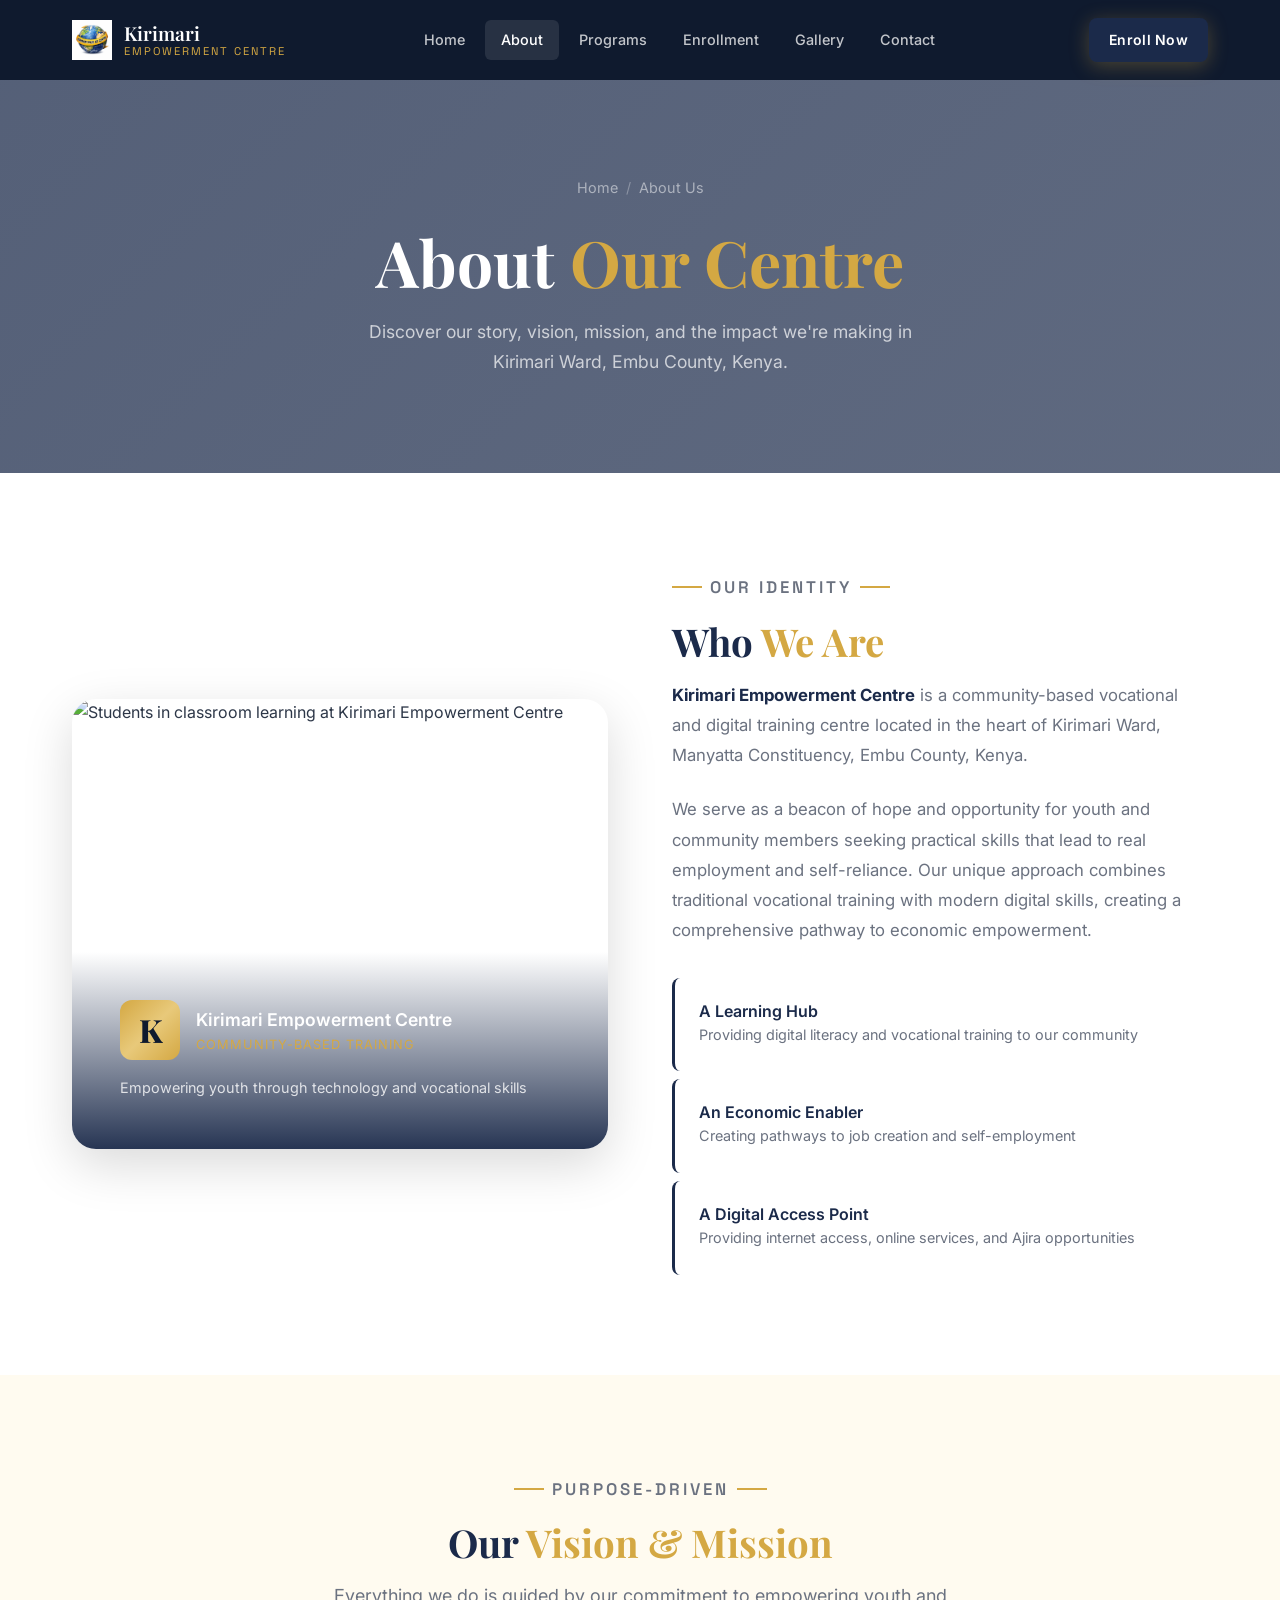
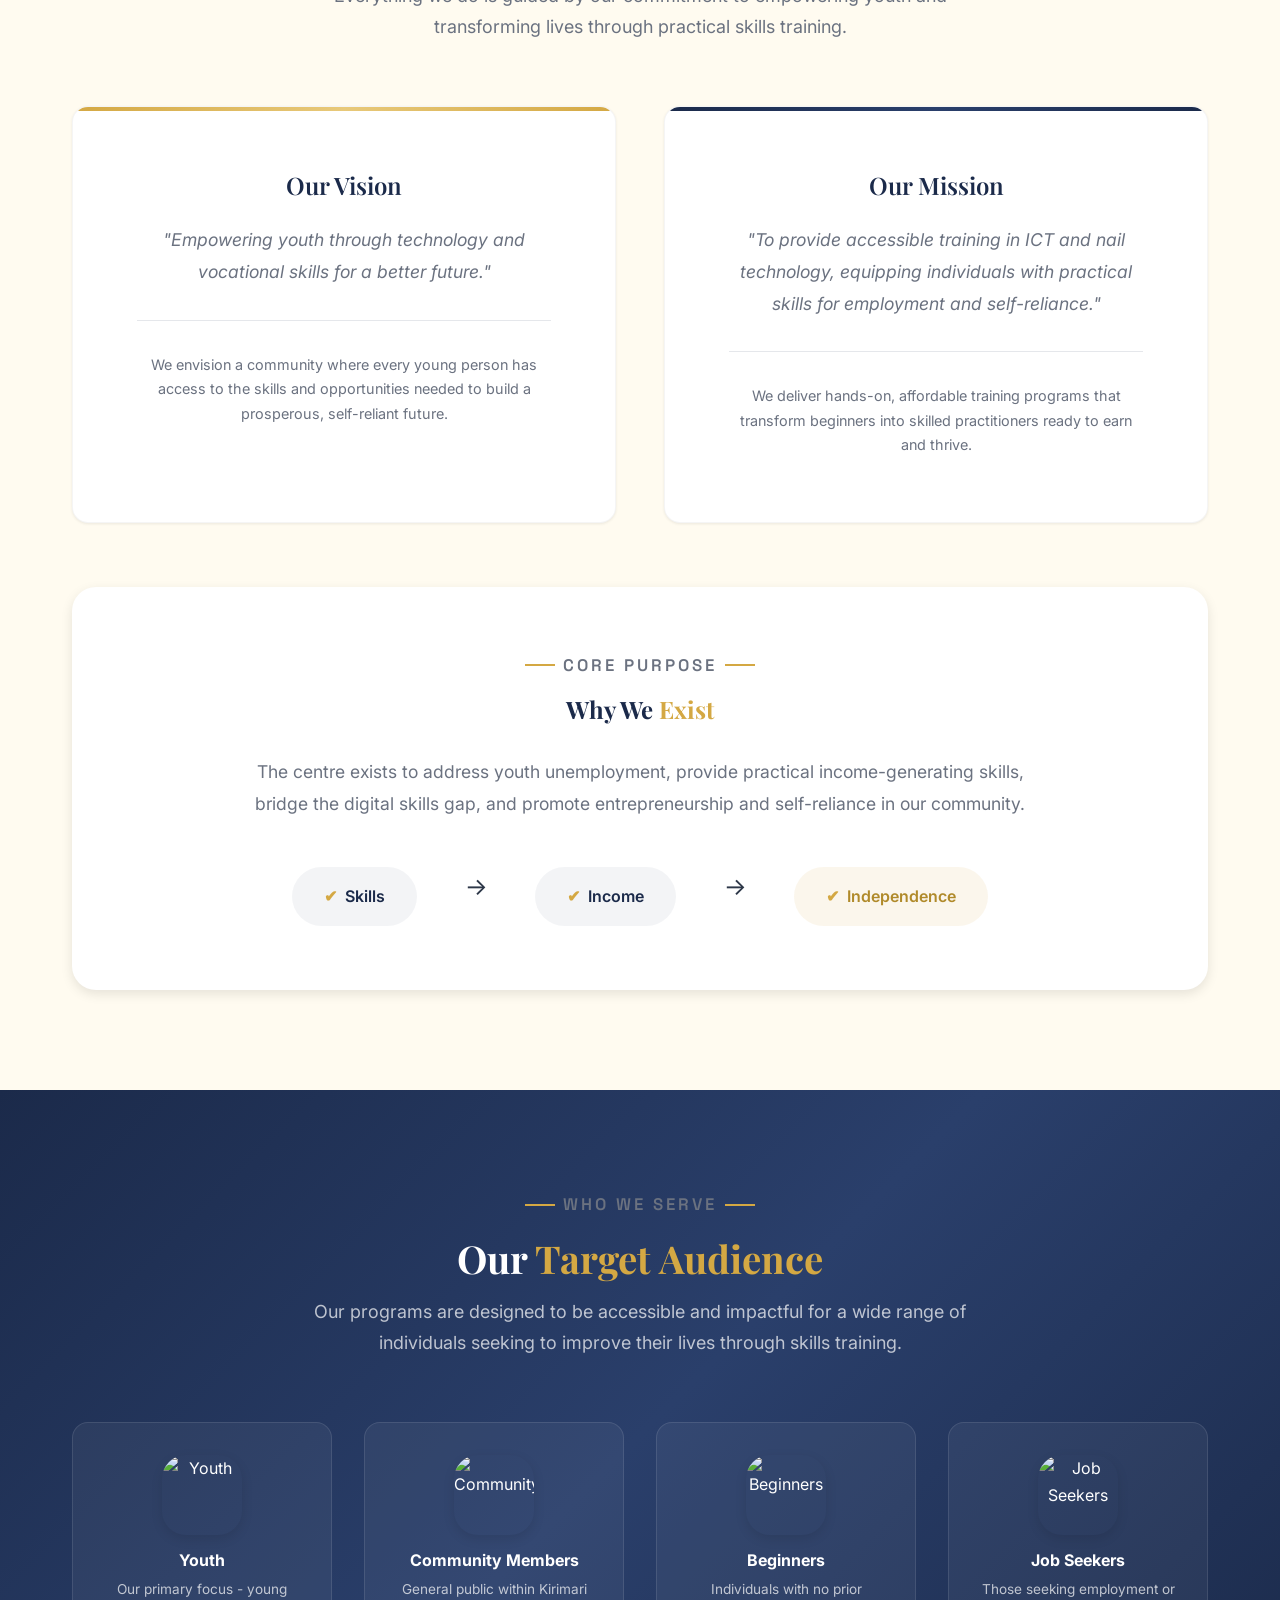
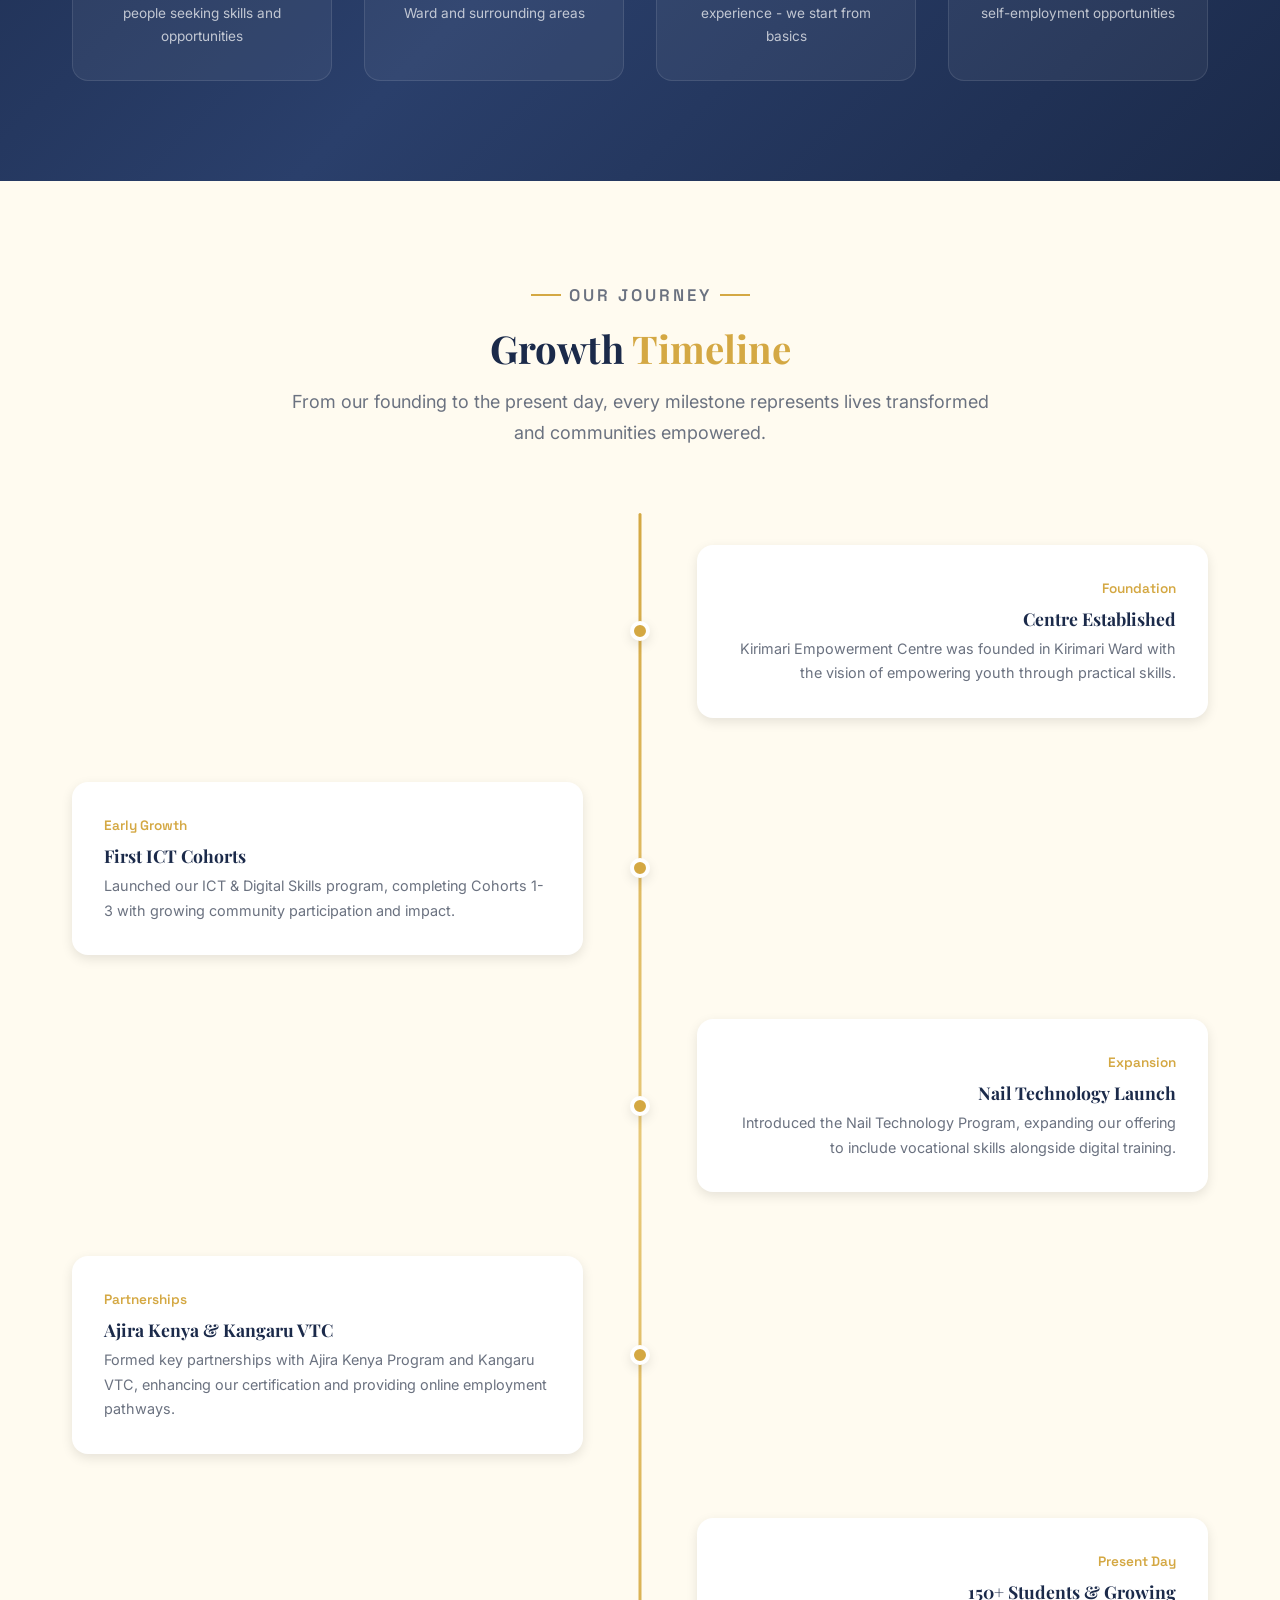
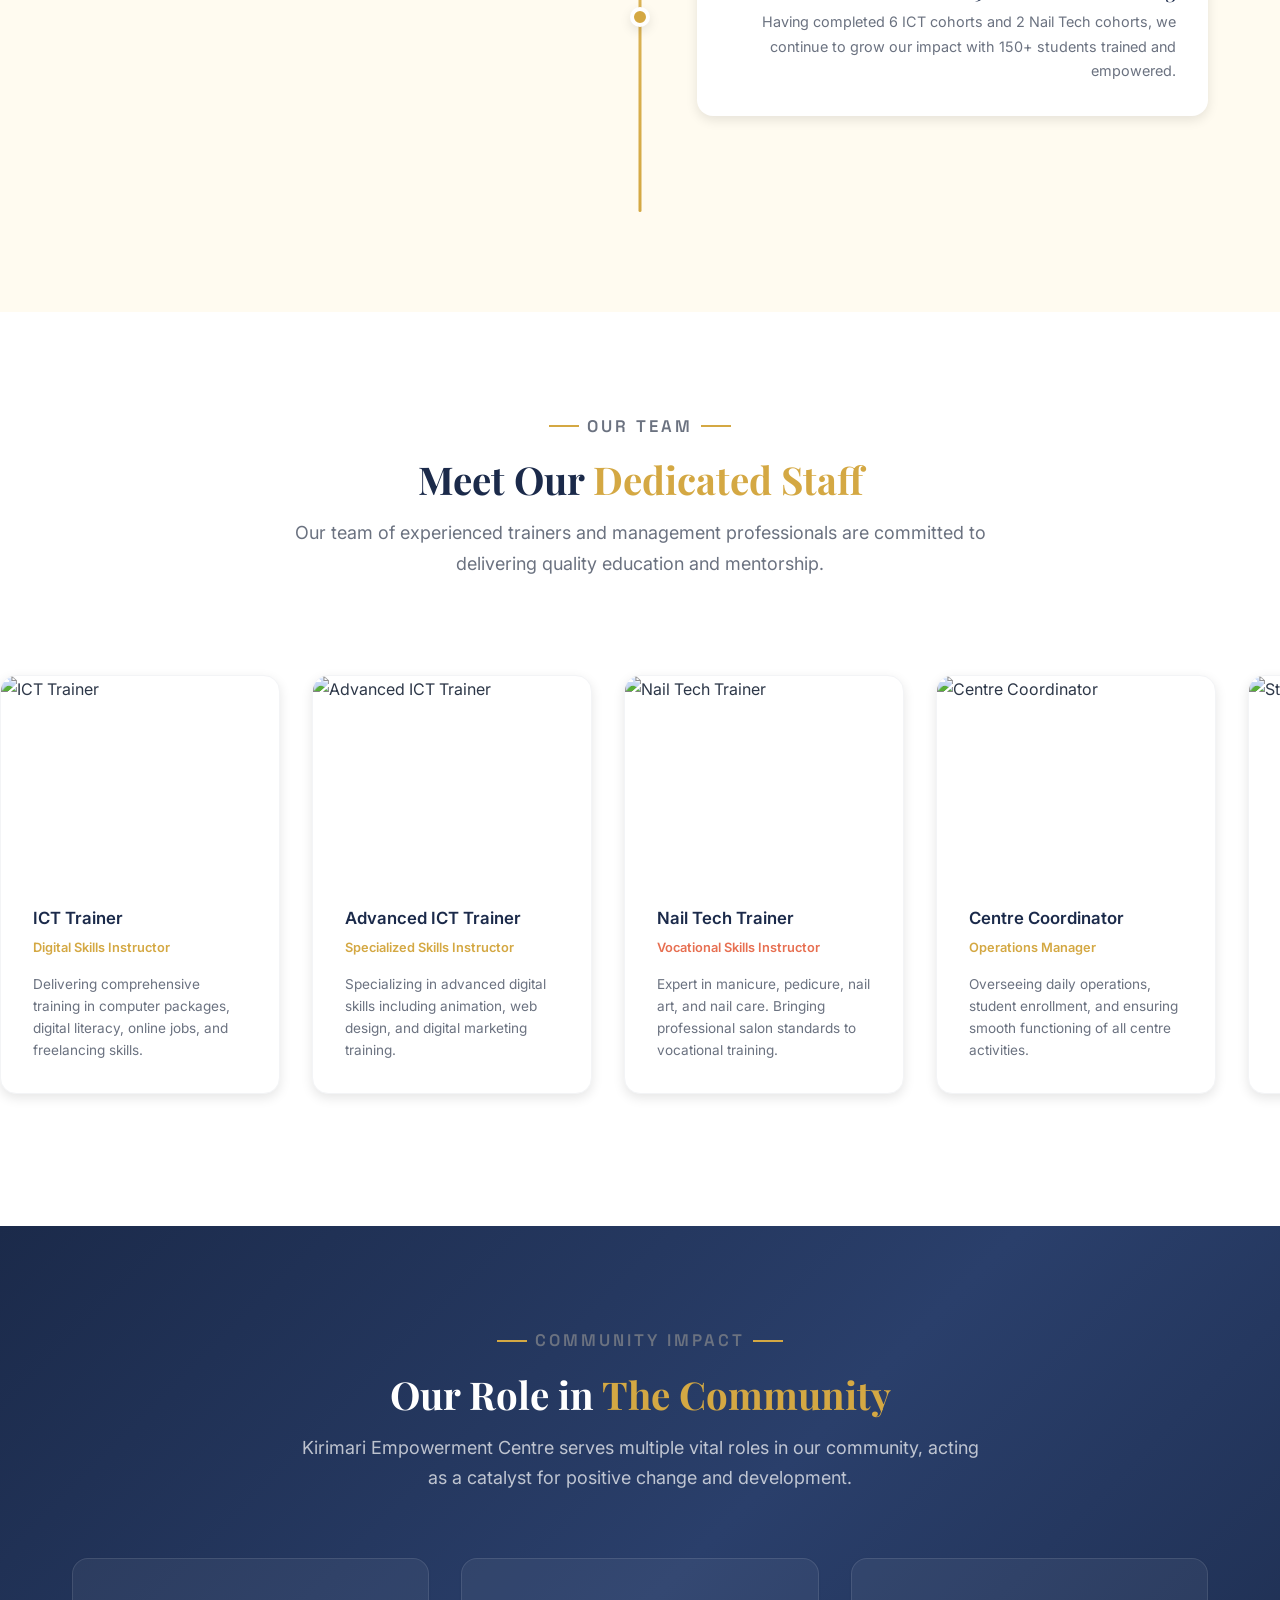
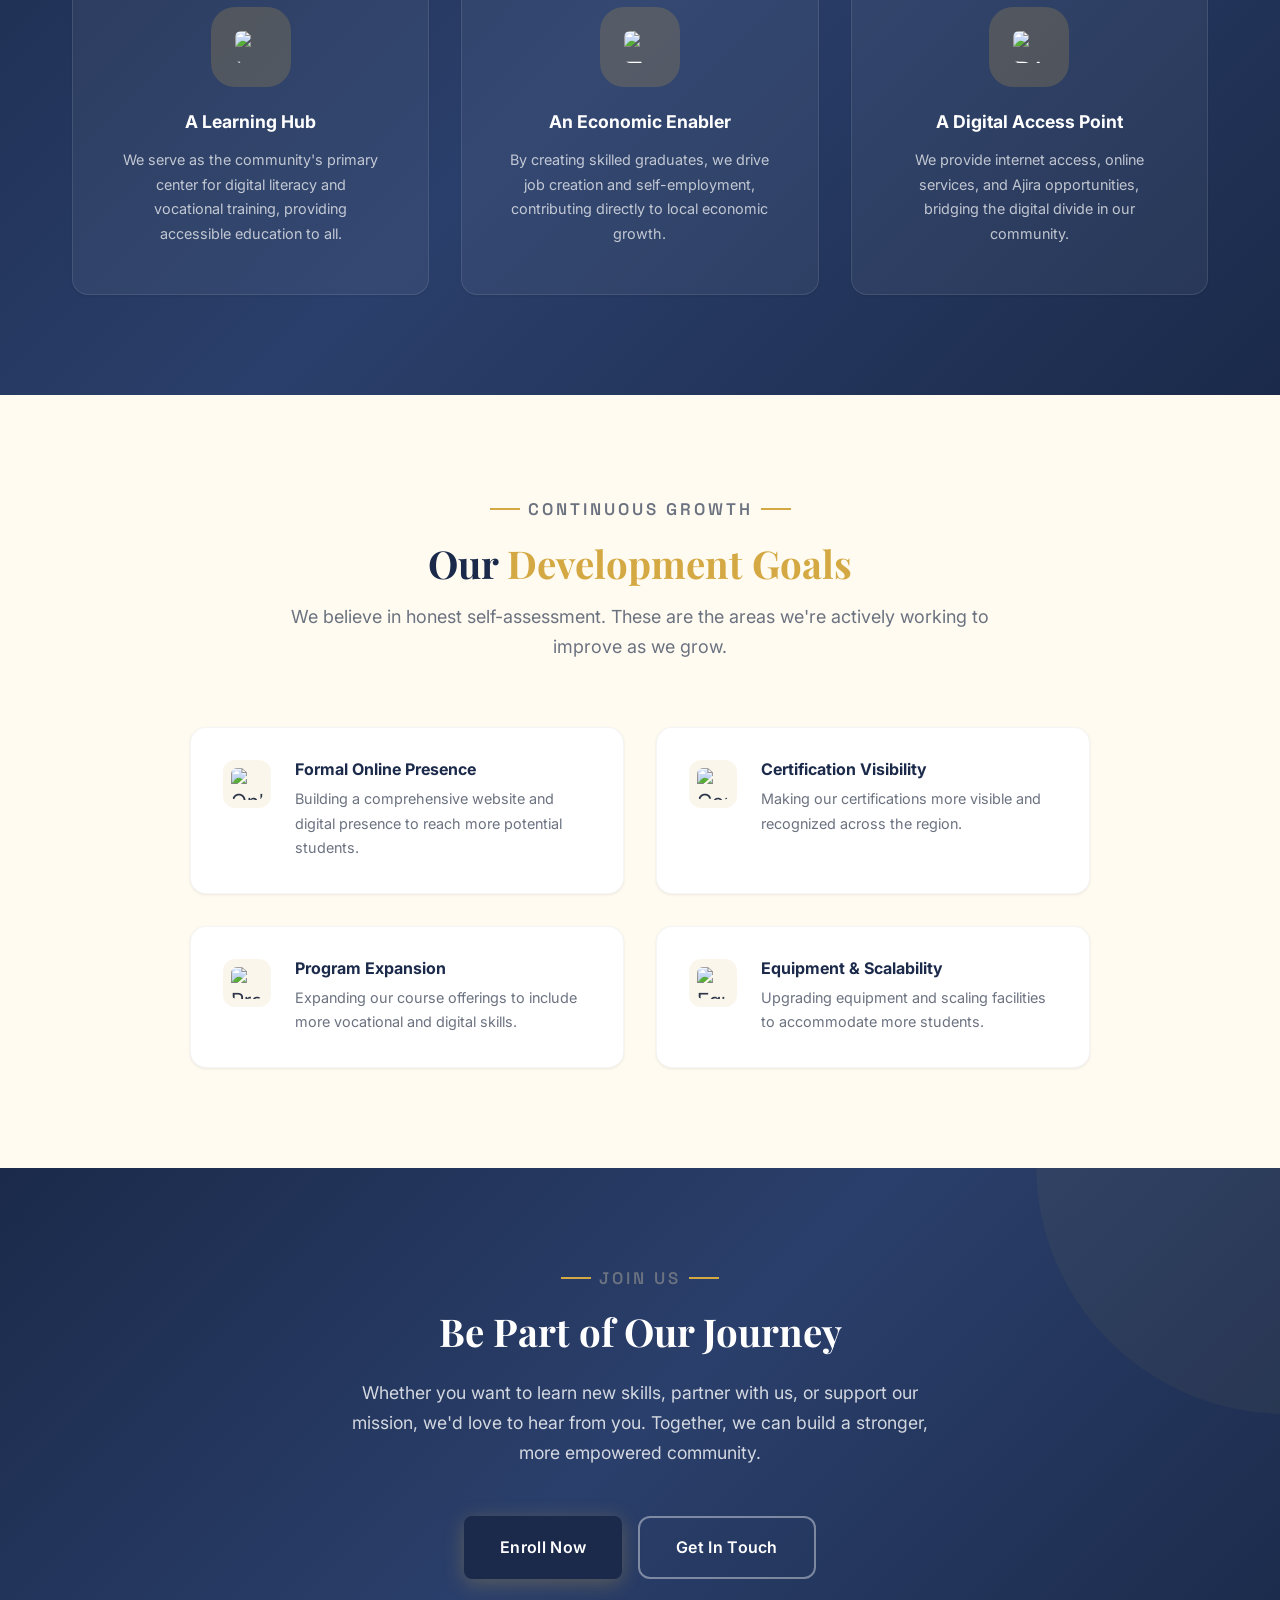
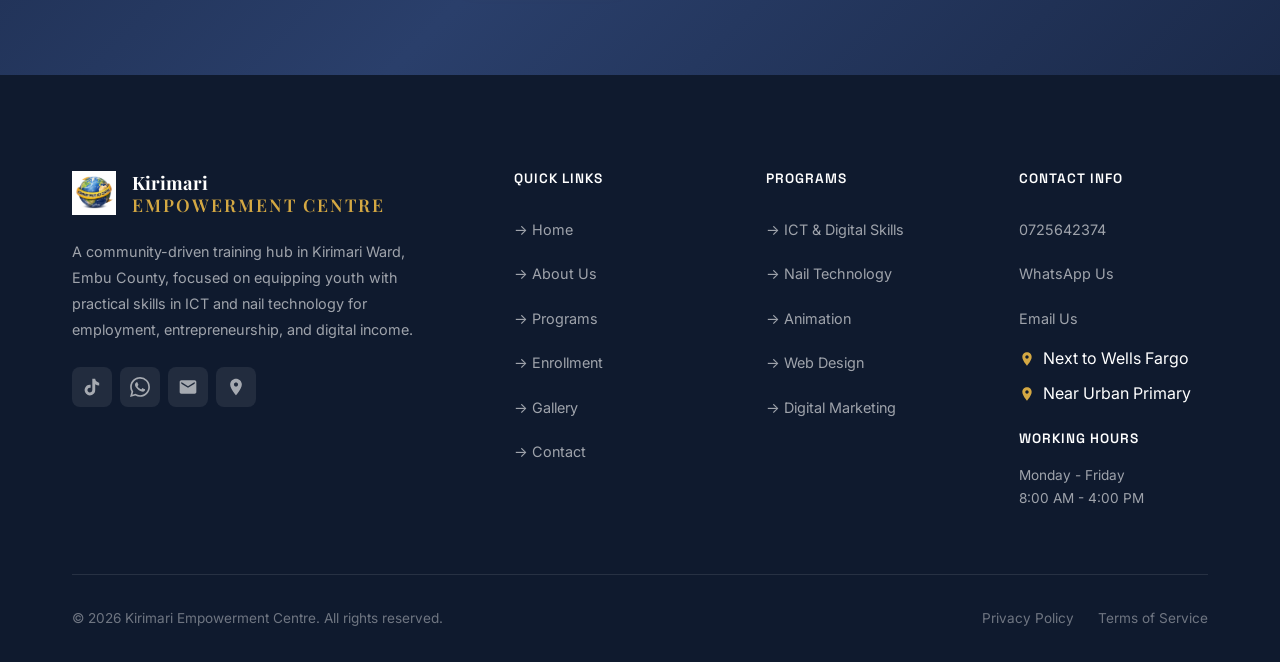
==== commit 5df13845: "Replace tiny images with SVG icons across all pages" ====
--- a/about.html
+++ b/about.html
@@ -703,8 +703,8 @@
             <li><a href="tel:+254725642374">0725642374</a></li>
             <li><a href="https://wa.me/254710751420">WhatsApp Us</a></li>
             <li><a href="mailto:kirimariwardict@gmail.com">Email Us</a></li>
-            <li><a href="https://maps.app.goo.gl/QMYKB9sozVrVdqf79"><img src="https://images.unsplash.com/photo-1477959858617?w=100&h=100&fit=crop&q=80" alt="" style="width: 16px; height: 16px; border-radius: 3px; object-fit: cover; vertical-align: middle; margin-right: 4px;"> Next to Wells Fargo</a></li>
-            <li><a href="https://maps.app.goo.gl/QMYKB9sozVrVdqf79"><img src="https://images.unsplash.com/photo-1477959858617?w=100&h=100&fit=crop&q=80" alt="" style="width: 16px; height: 16px; border-radius: 3px; object-fit: cover; vertical-align: middle; margin-right: 4px;"> Near Urban Primary</a></li>
+            <li><span style="display: flex; align-items: center; gap: 8px;"><svg viewBox="0 0 24 24" fill="currentColor" width="16" height="16" style="color: var(--gold);"><path d="M12 2C8.13 2 5 5.13 5 9c0 5.25 7 13 7 13s7-7.75 7-13c0-3.87-3.13-7-7-7zm0 9.5c-1.38 0-2.5-1.12-2.5-2.5s1.12-2.5 2.5-2.5 2.5 1.12 2.5 2.5-1.12 2.5-2.5 2.5z"/></svg> Next to Wells Fargo</span></li>
+            <li><span style="display: flex; align-items: center; gap: 8px;"><svg viewBox="0 0 24 24" fill="currentColor" width="16" height="16" style="color: var(--gold);"><path d="M12 2C8.13 2 5 5.13 5 9c0 5.25 7 13 7 13s7-7.75 7-13c0-3.87-3.13-7-7-7zm0 9.5c-1.38 0-2.5-1.12-2.5-2.5s1.12-2.5 2.5-2.5 2.5 1.12 2.5 2.5-1.12 2.5-2.5 2.5z"/></svg> Near Urban Primary</span></li>
           </ul>
           <div style="margin-top: var(--space-lg);">
             <h4 style="margin-bottom: var(--space-md);">Working Hours</h4>
